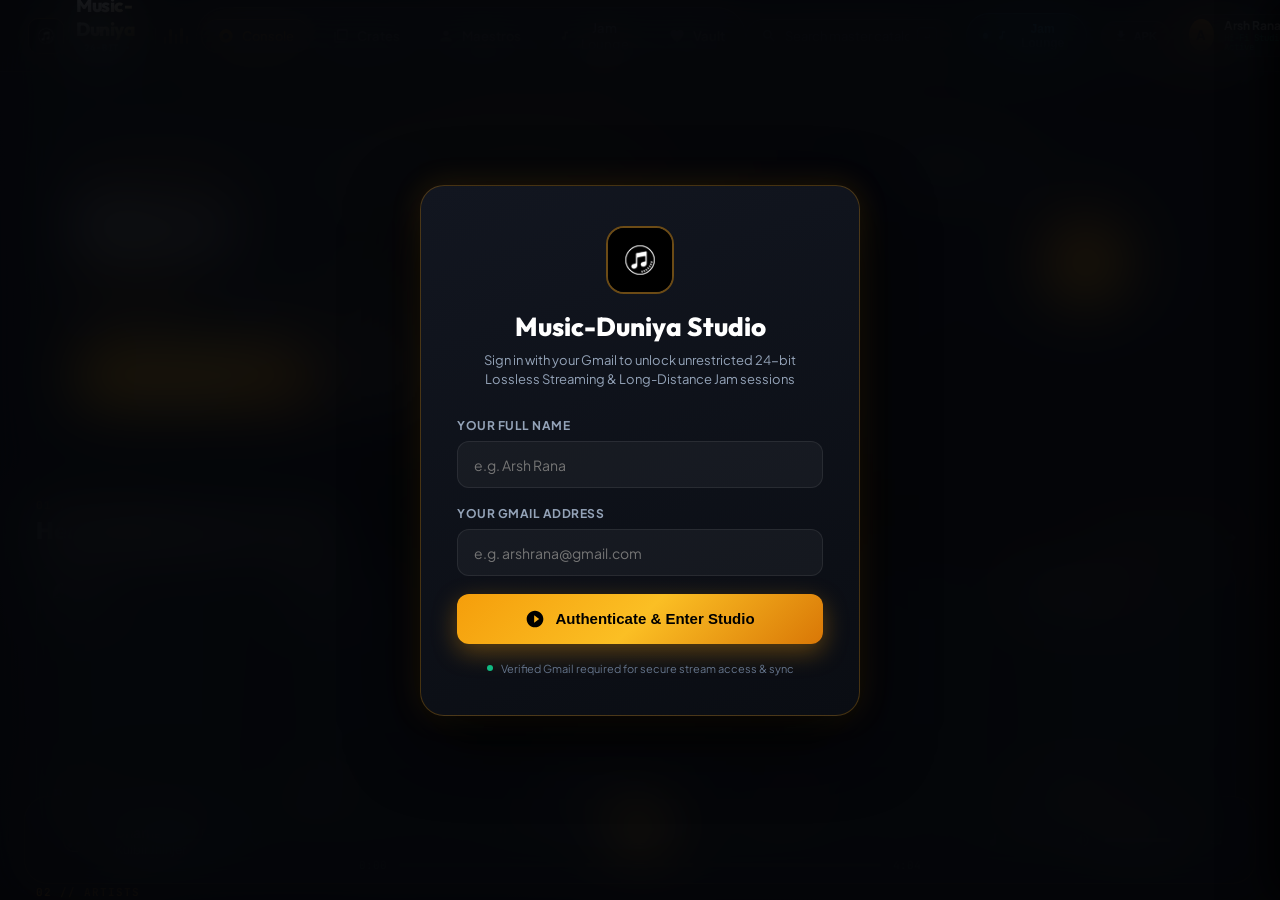
==== android_app/assets/index.html @ d8330b09 "feat: Initial release of Music-Duniya - Haute Hi-Fi Studio & Lossless Audio Platform" ====
<!DOCTYPE html>
<html lang="en">
<head>
  <meta charset="UTF-8">
  <meta name="viewport" content="width=device-width, initial-scale=1.0, maximum-scale=1.0, user-scalable=no">
  <title>Music-Duniya — Haute Hi-Fi Studio & Lossless Audio</title>
  <link rel="icon" type="image/png" href="logo.png">
  <link rel="preconnect" href="https://fonts.googleapis.com">
  <link rel="preconnect" href="https://fonts.gstatic.com" crossorigin>
  <link href="https://fonts.googleapis.com/css2?family=Outfit:wght@400;500;600;700;800;900&family=Plus+Jakarta+Sans:wght@400;500;600;700;800&family=JetBrains+Mono:wght@400;500;700&display=swap" rel="stylesheet">
  <link rel="stylesheet" href="style.css">
</head>
<body>
  <div id="app" class="app-container">

    <!-- MANDATORY USER LOGIN & GMAIL AUTH CARD -->
    <div class="auth-modal-overlay" id="auth-modal-overlay">
      <div class="auth-card" id="auth-card">
        <button class="auth-close-btn" id="btn-close-auth" style="display:none;">✕</button>
        <div class="auth-header">
          <div class="auth-emblem">
            <img src="logo.png" class="auth-logo" alt="Music-Duniya">
            <span class="auth-emblem-ring"></span>
          </div>
          <h2>Music-Duniya Studio</h2>
          <p class="auth-subtitle">Sign in with your Gmail to unlock unrestricted 24-bit Lossless Streaming &amp; Long-Distance Jam sessions</p>
        </div>
        <form class="auth-form" id="auth-form" onsubmit="return false;">
          <div class="auth-field">
            <label for="auth-name">Your Full Name</label>
            <div class="input-glow-box">
              <input type="text" id="auth-name" placeholder="e.g. Arsh Rana" autocomplete="name" required>
            </div>
          </div>
          <div class="auth-field">
            <label for="auth-email">Your Gmail Address</label>
            <div class="input-glow-box">
              <input type="email" id="auth-email" placeholder="e.g. arshrana@gmail.com" autocomplete="email" required>
            </div>
          </div>
          <div class="auth-actions">
            <button class="btn-primary auth-submit-btn" id="btn-auth-submit">
              <svg viewBox="0 0 24 24" class="auth-btn-icon"><path fill="currentColor" d="M12 2C6.48 2 2 6.48 2 12s4.48 10 10 10 10-4.48 10-10S17.52 2 12 2zm-1 14.5v-9l6 4.5-6 4.5z"/></svg>
              <span>Authenticate &amp; Enter Studio</span>
            </button>
          </div>
          <div class="auth-footer-badge">
            <span class="auth-badge-dot"></span>
            <span>Verified Gmail required for secure stream access &amp; sync</span>
          </div>
        </form>
      </div>
    </div>

    <!-- STUDIO COMMAND HEADER (DESKTOP & TABLET) -->
    <header class="studio-header" id="top-bar">
      <!-- Left: Brand Emblem & Live Telemetry -->
      <div class="studio-brand-cluster">
        <div class="studio-logo-wrap" data-action="view" data-view="home">
          <img src="logo.png" class="brand-logo-img" alt="Music-Duniya">
          <div class="brand-text-block">
            <div class="brand-title">Music-Duniya</div>
            <div class="brand-spec">
              <span class="brand-live-pulse"></span>
              <span class="brand-quality-label">24-BIT • 96kHz HI-RES</span>
            </div>
          </div>
        </div>

        <!-- Frequency Spectrum Wave Bars -->
        <div class="header-spectrum-viz" id="header-spectrum" title="Studio Signal Active">
          <span class="spec-bar b1"></span>
          <span class="spec-bar b2"></span>
          <span class="spec-bar b3"></span>
          <span class="spec-bar b4"></span>
          <span class="spec-bar b5"></span>
        </div>
      </div>

      <!-- Center: Studio Deck Navigation Switcher -->
      <nav class="studio-deck-nav">
        <button class="deck-tab active nav-item" data-view="home" title="Master Turntable & Soundstage">
          <svg viewBox="0 0 24 24" class="tab-icon"><path d="M12 2C6.48 2 2 6.48 2 12s4.48 10 10 10 10-4.48 10-10S17.52 2 12 2zm0 14.5c-2.49 0-4.5-2.01-4.5-4.5S9.51 7.5 12 7.5s4.5 2.01 4.5 4.5-2.01 4.5-4.5 4.5zm0-5.5c-.55 0-1 .45-1 1s.45 1 1 1 1-.45 1-1-.45-1-1-1z"/></svg>
          <span>Console</span>
        </button>

        <button class="deck-tab nav-item" data-view="library" title="Curated Master Crates & Playlists">
          <svg viewBox="0 0 24 24" class="tab-icon"><path d="M4 6H2v14c0 1.1.9 2 2 2h14v-2H4V6zm16-4H8c-1.1 0-2 .9-2 2v12c0 1.1.9 2 2 2h12c1.1 0 2-.9 2-2V4c0-1.1-.9-2-2-2zm0 14H8V4h12v12z"/></svg>
          <span>Crates</span>
        </button>

        <button class="deck-tab nav-item" data-view="artists" title="Verified Punjabi & Global Maestros">
          <svg viewBox="0 0 24 24" class="tab-icon"><path d="M12 12c2.21 0 4-1.79 4-4s-1.79-4-4-4-4 1.79-4 4 1.79 4 4 4zm0 2c-2.67 0-8 1.34-8 4v2h16v-2c0-2.66-5.33-4-8-4z"/></svg>
          <span>Maestros</span>
        </button>

        <button class="deck-tab nav-item" data-view="jam" title="Real-Time Listen Together Room">
          <svg viewBox="0 0 24 24" class="tab-icon"><path d="M12 3v9.28c-.47-.17-.97-.28-1.5-.28C8.01 12 6 14.01 6 16.5S8.01 21 10.5 21c2.31 0 4.2-1.75 4.45-4H15V6h4V3h-7z"/></svg>
          <span>Jam Lounge</span>
        </button>

        <button class="deck-tab nav-item" data-view="liked" title="Your Liked Vault">
          <svg viewBox="0 0 24 24" class="tab-icon"><path d="M12 21.35l-1.45-1.32C5.4 15.36 2 12.28 2 8.5 2 5.42 4.42 3 7.5 3c1.74 0 3.41.81 4.5 2.09C13.09 3.81 14.76 3 16.5 3 19.58 3 22 5.42 22 8.5c0 3.78-3.4 6.86-8.55 11.54L12 21.35z"/></svg>
          <span>Vault</span>
        </button>
      </nav>

      <!-- Right: Search Bar & Utility Deck -->
      <div class="studio-utility-cluster">
        <!-- Floating Command Search -->
        <div class="studio-search-wrap" id="top-search-container">
          <svg viewBox="0 0 24 24" class="search-lens-icon"><path d="M15.5 14h-.79l-.28-.27C15.41 12.59 16 11.11 16 9.5 16 5.91 13.09 3 9.5 3S3 5.91 3 9.5 5.91 16 9.5 16c1.61 0 3.09-.59 4.23-1.57l.27.28v.79l5 4.99L20.49 19l-4.99-5zm-6 0C7.01 14 5 11.99 5 9.5S7.01 5 9.5 5 14 7.01 14 9.5 11.99 14 9.5 14z"/></svg>
          <input type="text" id="search-input" placeholder="Search master catalog..." autocomplete="off" spellcheck="false">
          <kbd class="search-key-badge" title="Press Enter to search">↵</kbd>
          <button class="clear-search-btn" id="btn-clear-search" style="display:none;" title="Clear search">✕</button>
        </div>

        <!-- Navigation History Arrows (Hidden but functional for ID hooks) -->
        <div style="display:none;">
          <button id="btn-nav-back"></button>
          <button id="btn-nav-forward"></button>
          <button id="btn-create-playlist"></button>
          <div id="user-playlists-container"></div>
          <span id="liked-count">0</span>
          <span id="cached-count">0</span>
        </div>

        <!-- Jam Beacon Trigger -->
        <button class="jam-beacon-btn" id="btn-top-jam" title="Start or Join a Synced Jam Session">
          <span class="beacon-pulse"></span>
          <svg viewBox="0 0 24 24" class="beacon-icon"><path d="M12 3v9.28c-.47-.17-.97-.28-1.5-.28C8.01 12 6 14.01 6 16.5S8.01 21 10.5 21c2.31 0 4.2-1.75 4.45-4H15V6h4V3h-7z"/></svg>
          <span class="beacon-label">Jam Lounge</span>
        </button>

        <!-- APK Download Button -->
        <button class="apk-chip-btn" id="btn-install-app" title="Download Android APK">
          <svg viewBox="0 0 24 24" class="chip-icon"><path d="M19 9h-4V3H9v6H5l7 7 7-7zM5 18v2h14v-2H5z"/></svg>
          <span>APK</span>
        </button>

        <!-- User Profile Avatar Pill -->
        <div class="user-profile-capsule" id="btn-desktop-profile" title="Studio Account &amp; Settings">
          <div class="user-avatar-disc" id="btn-open-profile-drawer">
            <span id="p-avatar-letter">A</span>
          </div>
          <div class="user-meta-col">
            <span class="user-meta-name" id="p-user-name">Arsh Rana</span>
            <span class="user-meta-status">Hi-Fi Studio Active</span>
          </div>
        </div>
      </div>
    </header>

    <!-- MOBILE STUDIO TOP BAR -->
    <header class="mobile-studio-header" id="mobile-top-header">
      <div class="m-header-upper">
        <div class="m-user-avatar-wrap" id="btn-m-profile-drawer">
          <span class="m-avatar-glyph">A</span>
          <span class="m-online-bead"></span>
        </div>

        <div class="m-header-brand" data-action="view" data-view="home">
          <img src="logo.png" class="brand-logo-img" alt="Logo">
          <div class="m-brand-meta">
            <span class="m-header-title" id="m-header-title">Music-Duniya</span>
            <span class="m-header-subtag">24-BIT • LOSSLESS HI-FI</span>
          </div>
        </div>

        <div class="m-header-controls">
          <button class="m-round-btn" id="btn-m-search-top" title="Search">
            <svg viewBox="0 0 24 24"><path d="M15.5 14h-.79l-.28-.27C15.41 12.59 16 11.11 16 9.5 16 5.91 13.09 3 9.5 3S3 5.91 3 9.5 5.91 16 9.5 16c1.61 0 3.09-.59 4.23-1.57l.27.28v.79l5 4.99L20.49 19l-4.99-5zm-6 0C7.01 14 5 11.99 5 9.5S7.01 5 9.5 5 14 7.01 14 9.5 11.99 14 9.5 14z"/></svg>
          </button>
          <button class="m-round-btn" id="btn-m-create-top" title="Jam Room">
            <svg viewBox="0 0 24 24"><path d="M12 3v9.28c-.47-.17-.97-.28-1.5-.28C8.01 12 6 14.01 6 16.5S8.01 21 10.5 21c2.31 0 4.2-1.75 4.45-4H15V6h4V3h-7z"/></svg>
          </button>
        </div>
      </div>

      <!-- Mobile Horizontal Deck Switcher -->
      <div class="m-deck-pills" id="m-filter-pills">
        <button class="m-deck-chip active" data-pill="all">✦ Console</button>
        <button class="m-deck-chip" data-pill="music">◈ Crates</button>
        <button class="m-deck-chip" data-pill="podcasts">◉ Maestros</button>
        <button class="m-deck-chip" data-pill="audiobooks">☊ Jam Room</button>
      </div>
    </header>

    <!-- MAIN SOUNDSTAGE CONTENT VIEWPORT -->
    <main class="studio-viewport" id="content-view">
      <div id="view-container" class="view-container"></div>
    </main>

    <!-- RIGHT STUDIO INSPECTOR / QUEUE DRAWER -->
    <aside class="right-drawer" id="right-drawer">
      <div class="drawer-header">
        <div class="drawer-title-box">
          <span class="drawer-spec-tag">STUDIO QUEUE</span>
          <h3 id="drawer-title">Upcoming Tracks</h3>
        </div>
        <button class="icon-btn" id="btn-close-drawer" title="Close Drawer">
          <svg viewBox="0 0 24 24" class="icon"><path d="M19 6.41L17.59 5 12 10.59 6.41 5 5 6.41 10.59 12 5 17.59 6.41 19 12 13.41 17.59 19 19 17.59 13.41 12z"/></svg>
        </button>
      </div>
      <div class="drawer-content" id="drawer-content"></div>
    </aside>

    <!-- FLOATING MASTER AUDIO CONSOLE (BOTTOM PLAYER DOCK) -->
    <footer class="master-console" id="player-bar">
      <!-- Left: Track Display & Micro Vinyl -->
      <div class="console-left">
        <div class="console-vinyl-sleeve" id="player-art-trigger" title="Expand Fullscreen Studio Deck">
          <div class="mini-vinyl-disc" id="console-mini-vinyl">
            <span class="mini-spindle-hole"></span>
          </div>
          <img src="logo.png" alt="Current Track" id="player-cover-art" class="console-album-jacket">
        </div>

        <div class="console-metadata">
          <div class="console-track-title-row">
            <span class="console-title" id="player-title">Select a Master Tape</span>
            <span class="lossless-pill" id="console-lossless-pill">320K FLAC</span>
          </div>
          <div class="console-artist" id="player-artist">Music-Duniya Soundstage</div>
        </div>

        <button class="like-btn" id="player-like-btn" title="Add to Vault">
          <svg viewBox="0 0 24 24" class="icon heart-outline"><path d="M16.5 3c-1.74 0-3.41.81-4.5 2.09C10.91 3.81 9.24 3 7.5 3 4.42 3 2 5.42 2 8.5c0 3.78 3.4 6.86 8.55 11.54L12 21.35l1.45-1.32C18.6 15.36 22 12.28 22 8.5 22 5.42 19.58 3 16.5 3zm-4.4 15.55l-.1.1-.1-.1C7.14 14.24 4 11.39 4 8.5 4 6.5 5.5 5 7.5 5c1.54 0 3.04.99 3.57 2.36h1.87C13.46 5.99 14.96 5 16.5 5c2 0 3.5 1.5 3.5 3.5 0 2.89-3.14 5.74-7.9 10.05z"/></svg>
          <svg viewBox="0 0 24 24" class="icon heart-filled" style="display:none;"><path fill="#f59e0b" d="M12 21.35l-1.45-1.32C5.4 15.36 2 12.28 2 8.5 2 5.42 4.42 3 7.5 3c1.74 0 3.41.81 4.5 2.09C13.09 3.81 14.76 3 16.5 3 19.58 3 22 5.42 22 8.5c0 3.78-3.4 6.86-8.55 11.54L12 21.35z"/></svg>
        </button>
      </div>

      <!-- Center: Tactile Audio Controls & Waveform Scrubber -->
      <div class="console-center">
        <div class="console-transport-deck">
          <!-- Left VU Indicator -->
          <div class="vu-meter left-vu">
            <span class="vu-bar v1"></span>
            <span class="vu-bar v2"></span>
            <span class="vu-bar v3"></span>
          </div>

          <!-- Shuffle Toggle -->
          <button class="transport-btn" id="btn-shuffle" title="Shuffle Crates (S)">
            <svg viewBox="0 0 24 24" class="icon"><path d="M10.59 9.17L5.41 4 4 5.41l5.17 5.17 1.42-1.41zM14.5 4l2.04 2.04L4 18.59 5.41 20 17.96 7.46 20 9.5V4h-5.5zm.33 9.41l-1.41 1.41 3.13 3.13L14.5 20H20v-5.5l-2.04 2.04-3.13-3.13z"/></svg>
            <span class="active-dot"></span>
          </button>

          <!-- Prev Track -->
          <button class="transport-btn" id="btn-prev" title="Previous Master (P)">
            <svg viewBox="0 0 24 24" class="icon"><path d="M6 6h2v12H6zm3.5 6l8.5 6V6z"/></svg>
          </button>

          <!-- Knurled Play/Pause Master Switch -->
          <button class="master-play-switch" id="btn-play-pause" title="Play / Pause Master (Space)">
            <span class="switch-glow"></span>
            <svg viewBox="0 0 24 24" class="play-icon"><path d="M8 5v14l11-7z"/></svg>
            <svg viewBox="0 0 24 24" class="pause-icon" style="display:none;"><path d="M6 19h4V5H6v14zm8-14v14h4V5h-4z"/></svg>
          </button>

          <!-- Next Track -->
          <button class="transport-btn" id="btn-next" title="Next Master (N)">
            <svg viewBox="0 0 24 24" class="icon"><path d="M6 18l8.5-6L6 6v12zM16 6v12h2V6h-2z"/></svg>
          </button>

          <!-- Repeat Toggle -->
          <button class="transport-btn" id="btn-repeat" title="Repeat Mode (R)">
            <svg viewBox="0 0 24 24" class="icon"><path d="M7 7h10v3l4-4-4-4v3H5v6h2V7zm10 10H7v-3l-4 4 4 4v-3h12v-6h-2v4z"/></svg>
            <span class="active-dot"></span>
          </button>

          <!-- Right VU Indicator -->
          <div class="vu-meter right-vu">
            <span class="vu-bar v3"></span>
            <span class="vu-bar v2"></span>
            <span class="vu-bar v1"></span>
          </div>

          <!-- Hidden hook button for mobile connect compatibility -->
          <button style="display:none;" id="btn-m-connect"></button>
        </div>

        <!-- Precision Waveform Scrubber Deck -->
        <div class="console-timeline-row">
          <span class="time-readout mono" id="current-time">0:00</span>
          <div class="seek-bar-wrap" id="seek-bar-wrap">
            <div class="seek-track-bg"></div>
            <div class="seek-bar-fill" id="seek-bar-fill"></div>
            <div class="seek-bar-handle" id="seek-bar-handle"></div>
          </div>
          <span class="time-readout mono" id="total-duration">0:00</span>
        </div>
      </div>

      <!-- Right: Studio Telemetry & Output Controls -->
      <div class="console-right">
        <!-- Jam Room Live Button -->
        <button class="console-icon-btn" id="btn-jam-player" title="Long-Distance Jam Audio Sync">
          <svg viewBox="0 0 24 24" class="icon"><path d="M12 3v9.28c-.47-.17-.97-.28-1.5-.28C8.01 12 6 14.01 6 16.5S8.01 21 10.5 21c2.31 0 4.2-1.75 4.45-4H15V6h4V3h-7z"/></svg>
        </button>

        <!-- Queue Inspector Toggle -->
        <button class="console-icon-btn" id="btn-queue-toggle" title="View Studio Queue">
          <svg viewBox="0 0 24 24" class="icon"><path d="M15 6H3v2h12V6zm0 4H3v2h12v-2zM3 16h8v-2H3v2zM17 6v8.18c-.31-.11-.65-.18-1-.18-1.66 0-3 1.34-3 3s1.34 3 3 3 3-1.34 3-3V8h3V6h-5z"/></svg>
        </button>

        <!-- Volume Knob & Fader -->
        <div class="volume-cluster">
          <button class="console-icon-btn" id="btn-mute" title="Mute / Unmute">
            <svg viewBox="0 0 24 24" class="icon vol-high"><path d="M3 9v6h4l5 5V4L7 9H3zm13.5 3c0-1.77-1.02-3.29-2.5-4.03v8.05c1.48-.73 2.5-2.25 2.5-4.02zM14 3.23v2.06c2.89.86 5 3.54 5 6.71s-2.11 5.85-5 6.71v2.06c4.01-.91 7-4.49 7-8.77s-2.99-7.86-7-8.77z"/></svg>
            <svg viewBox="0 0 24 24" class="icon vol-muted" style="display:none;"><path d="M16.5 12c0-1.77-1.02-3.29-2.5-4.03v2.21l2.45 2.45c.03-.2.05-.41.05-.63zm2.5 0c0 .94-.2 1.82-.54 2.64l1.51 1.51C20.63 14.91 21 13.5 21 12c0-4.28-2.99-7.86-7-8.77v2.06c2.89.86 5 3.54 5 6.71zM4.27 3L3 4.27 7.73 9H3v6h4l5 5v-6.73l4.25 4.25c-.67.52-1.42.93-2.25 1.18v2.06c1.38-.31 2.63-.95 3.69-1.81L19.73 21 21 19.73l-9-9L4.27 3zM12 4L9.91 6.09 12 8.18V4z"/></svg>
          </button>
          <div class="volume-bar-wrap" id="volume-bar-wrap">
            <div class="volume-bar-fill" id="volume-bar-fill"></div>
            <div class="volume-bar-handle" id="volume-bar-handle"></div>
          </div>
        </div>

        <!-- Fullscreen Deck Toggle -->
        <button class="console-icon-btn" id="btn-fullscreen" title="Expand Studio Turntable Stage">
          <svg viewBox="0 0 24 24" class="icon"><path d="M7 14H5v5h5v-2H7v-3zm-2-4h2V7h3V5H5v5zm12 7h-3v2h5v-5h-2v3zM14 5v2h3v3h2V5h-5z"/></svg>
        </button>
      </div>

      <!-- Mobile Mini Progress Underlay -->
      <div class="m-mini-progress-underlay">
        <div class="m-mini-fill" id="m-mini-progress-fill"></div>
      </div>
    </footer>

    <!-- PROFILE & SETTINGS RIGHT DRAWER -->
    <div class="profile-drawer-overlay" id="profile-drawer-overlay">
      <div class="profile-drawer-card">
        <div class="p-card-header">
          <div class="p-header-title-row">
            <span class="p-studio-tag">STUDIO PROFILE</span>
            <button class="p-close-btn" id="btn-close-drawer">✕</button>
          </div>

          <div class="p-avatar-circle" id="p-avatar-box">
            <span id="p-avatar-letter">A</span>
            <div class="p-status-ring"></div>
          </div>

          <h3 class="p-user-name" id="p-user-name">Arsh Rana</h3>
          <p class="p-user-email" id="p-user-email">arshrana@gmail.com</p>

          <div class="p-plan-badge">
            <span class="p-gold-dot"></span>
            <span>Music-Duniya Master Studio Member</span>
          </div>
        </div>

        <div class="p-card-menu">
          <button class="p-menu-row" id="p-menu-settings">
            <div class="p-menu-left">
              <svg viewBox="0 0 24 24" class="p-icon"><path d="M19.14 12.94c.04-.3.06-.61.06-.94 0-.32-.02-.64-.07-.94l2.03-1.58c.18-.14.23-.41.12-.61l-1.92-3.32c-.12-.22-.37-.29-.59-.22l-2.39.96c-.5-.38-1.03-.7-1.62-.94l-.36-2.54c-.04-.24-.24-.41-.48-.41h-3.84c-.24 0-.43.17-.47.41l-.36 2.54c-.59.24-1.13.57-1.62.94l-2.39-.96c-.22-.08-.47 0-.59.22L2.74 8.87c-.12.21-.08.47.12.61l2.03 1.58c-.05.3-.09.63-.09.94s.02.64.07.94l-2.03 1.58c-.18.14-.23.41-.12.61l1.92 3.32c.12.22.37.29.59.22l2.39-.96c.5.38 1.03.7 1.62.94l.36 2.54c.05.24.24.41.48.41h3.84c.24 0 .44-.17.47-.41l.36-2.54c.59-.24 1.13-.56 1.62-.94l2.39.96c.22.08.47 0 .59-.22l1.92-3.32c.12-.22.07-.47-.12-.61l-2.01-1.58zM12 15.6c-1.98 0-3.6-1.62-3.6-3.6s1.62-3.6 3.6-3.6 3.6 1.62 3.6 3.6-1.62 3.6-3.6 3.6z"/></svg>
              <span>Audio Fidelity &amp; System Settings</span>
            </div>
            <span class="p-chevron">›</span>
          </button>

          <button class="p-menu-row" id="p-menu-updates">
            <div class="p-menu-left">
              <svg viewBox="0 0 24 24" class="p-icon"><path d="M12 2C6.48 2 2 6.48 2 12s4.48 10 10 10 10-4.48 10-10S17.52 2 12 2zm1 15h-2v-2h2v2zm0-4h-2V7h2v6z"/></svg>
              <span>Software Releases &amp; OTA Updates</span>
            </div>
            <span class="p-badge-version">v2.0 Hi-Fi</span>
          </button>

          <button class="p-menu-row sign-out-row" id="p-menu-signout">
            <div class="p-menu-left">
              <svg viewBox="0 0 24 24" class="p-icon"><path d="M17 7l-1.41 1.41L18.17 11H8v2h10.17l-2.58 2.58L17 17l5-5zM4 5h8V3H4c-1.1 0-2 .9-2 2v14c0 1.1.9 2 2 2h8v-2H4V5z"/></svg>
              <span>Sign Out of Account</span>
            </div>
          </button>
        </div>
      </div>
    </div>

    <!-- AUDIO FIDELITY & SETTINGS MODAL -->
    <div class="settings-modal-overlay" id="settings-modal-overlay">
      <div class="settings-modal" id="settings-modal">
        <div class="settings-header">
          <div class="settings-title-cluster">
            <span class="settings-studio-tag">SYSTEM TELEMETRY</span>
            <h3>Studio Settings</h3>
          </div>
          <button class="settings-close-btn" id="btn-close-settings">✕</button>
        </div>

        <div class="settings-body">
          <!-- Audio Fidelity -->
          <div class="settings-section">
            <div class="settings-section-title">Master Audio Engine</div>
            <div class="settings-row">
              <div>
                <div class="s-label">Stream Fidelity</div>
                <div class="s-desc">Ultra Lossless 320kbps MP3 / AAC / FLAC stream resolution</div>
              </div>
              <span class="badge-active">Lossless ✦</span>
            </div>
          </div>

          <!-- Jam Sync -->
          <div class="settings-section">
            <div class="settings-section-title">Long-Distance Jam Audio</div>
            <div class="settings-row">
              <div>
                <div class="s-label">Zero-Latency Sync Channel</div>
                <div class="s-desc">Synchronized playback relay via BroadcastChannel &amp; Cloud</div>
              </div>
              <button class="btn-secondary" id="btn-settings-jam">Open Jam</button>
            </div>
          </div>

          <!-- Version & Update -->
          <div class="settings-section">
            <div class="settings-section-title">Application Updates</div>
            <div class="settings-row">
              <div>
                <div class="s-label">Installed Version</div>
                <div class="s-desc" id="s-app-version">v2.0.0 (Haute Hi-Fi Edition)</div>
              </div>
              <button class="btn-check-update" id="btn-check-update">Check For Updates</button>
            </div>
            <div id="update-status-box" class="update-status-box" style="display:none;"></div>
          </div>
        </div>
      </div>
    </div>

    <!-- LONG-DISTANCE JAM MODAL -->
    <div class="jam-modal-overlay" id="jam-modal-overlay">
      <div class="jam-modal" id="jam-modal">
        <div class="jam-header">
          <div class="jam-title-box">
            <span class="jam-live-dot"></span>
            <h3>Long-Distance Jam Lounge</h3>
          </div>
          <button class="jam-close-btn" id="btn-close-jam">✕</button>
        </div>

        <div class="jam-body">
          <p class="jam-desc">Listen synchronously with your friends anywhere on earth. The host rotates master tapes and scrubs the track; all connected listeners hear the exact same sound in real-time.</p>

          <div class="jam-tab-bar">
            <button class="jam-tab active" id="tab-jam-create">Host New Jam</button>
            <button class="jam-tab" id="tab-jam-join">Join A Room</button>
          </div>

          <!-- Host View -->
          <div id="jam-host-panel" class="jam-panel">
            <div class="jam-code-box">
              <div class="jam-code-label">ACTIVE ROOM CODE</div>
              <div class="jam-code-val mono" id="jam-room-code">DUNIYA-8421</div>
              <button class="btn-copy-code" id="btn-copy-jam-code">Copy Invite Link</button>
            </div>
            <p class="jam-hint">Share this code with a listener. Their player locks into your master stream instantly.</p>
          </div>

          <!-- Join View -->
          <div id="jam-join-panel" class="jam-panel" style="display:none;">
            <input type="text" class="jam-join-input mono" id="input-jam-join" placeholder="e.g. DUNIYA-8421">
            <button class="btn-join-jam" id="btn-submit-jam-join">Connect &amp; Lock Into Stream</button>
          </div>

          <!-- Active Room Banner -->
          <div id="jam-active-banner" class="jam-active-banner" style="display:none;">
            <span class="live-dot"></span>
            <span id="jam-active-text">Connected to Jam with Arsh Rana</span>
            <button class="btn-leave-jam" id="btn-leave-jam">Disconnect</button>
          </div>
        </div>
      </div>
    </div>

    <!-- TOAST NOTIFICATION -->
    <div id="toast" class="toast">Music-Duniya Telemetry</div>

    <!-- GRAND FULLSCREEN TURNTABLE STAGE MODAL -->
    <div id="fullscreen-overlay" class="fullscreen-overlay">
      <button class="close-fs-btn" id="btn-close-fs" title="Exit Stage">
        <svg viewBox="0 0 24 24" class="icon"><path d="M19 6.41L17.59 5 12 10.59 6.41 5 5 6.41 10.59 12 5 17.59 6.41 19 12 13.41 17.59 19 19 17.59 13.41 12z"/></svg>
      </button>

      <div class="fs-stage-container">
        <!-- Turntable Deck in Fullscreen -->
        <div class="fs-turntable-deck">
          <div class="fs-vinyl-record" id="fs-vinyl">
            <div class="fs-groove-rings"></div>
            <img src="" id="fs-cover" class="fs-label-art" alt="Art">
            <div class="fs-center-spindle"></div>
          </div>
        </div>

        <div class="fs-meta-deck">
          <span class="fs-badge">24-BIT • 96kHz LOSSLESS MASTER</span>
          <h1 class="fs-title" id="fs-title">Select a Track</h1>
          <h2 class="fs-artist" id="fs-artist">Music-Duniya Master Studio</h2>
        </div>
      </div>
    </div>

    <!-- NATIVE AUDIO ENGINE -->
    <audio id="audio-engine" preload="auto"></audio>
  </div>

  <script src="app.js"></script>
</body>
</html>
---- android_app/assets/style.css ----
/* =====================================================================
   MUSIC-DUNIYA — HAUTE HI-FI STUDIO MASTER DESIGN SYSTEM
   Bespoke Modernist Audio Console & Turntable Soundstage
   Zero Spotify / Zero AI-Slop / Pure Precision Craft
   ===================================================================== */

:root {
  /* Depth & Materials */
  --bg-deep-void: #050608;
  --bg-carbon: #090b0f;
  --bg-deck-plate: #0e1218;
  --bg-deck-elevated: #151a24;
  --bg-glass-card: linear-gradient(155deg, rgba(255, 255, 255, 0.04) 0%, rgba(255, 255, 255, 0.01) 100%);
  --bg-glass-card-hover: linear-gradient(155deg, rgba(245, 158, 11, 0.08) 0%, rgba(255, 255, 255, 0.02) 100%);

  /* Typography Colors */
  --text-platinum: #f8fafc;
  --text-subtle: #94a3b8;
  --text-dim: #64748b;
  --text-gold: #fbbf24;

  /* Hallmark Accents: Warm Amber Gold + Studio Sapphire */
  --accent-amber: #f59e0b;
  --accent-amber-glow: rgba(245, 158, 11, 0.35);
  --accent-amber-light: #fbbf24;
  --accent-amber-dark: #b45309;
  --accent-gold-gradient: linear-gradient(135deg, #f59e0b 0%, #fbbf24 50%, #d97706 100%);
  --accent-sapphire: #38bdf8;
  --accent-sapphire-dim: rgba(56, 189, 248, 0.14);
  --accent-lossless: #10b981;

  /* Structural Hairlines & Borders */
  --border-hairline: rgba(255, 255, 255, 0.08);
  --border-glass: rgba(255, 255, 255, 0.14);
  --border-amber-subtle: rgba(245, 158, 11, 0.25);

  /* Audio Slider & Scrubber */
  --slider-bg: rgba(255, 255, 255, 0.09);
  --slider-fill: #f59e0b;
  --slider-handle: #fbbf24;

  /* Sizing Constants */
  --header-height: 72px;
  --console-height: 88px;
  --radius-capsule: 9999px;
  --radius-card: 16px;
  --radius-deck: 24px;
}

/* Base Reset & Typography */
* {
  box-sizing: border-box;
  margin: 0;
  padding: 0;
}

body {
  font-family: 'Plus Jakarta Sans', -apple-system, BlinkMacSystemFont, "Segoe UI", Roboto, sans-serif;
  background-color: var(--bg-deep-void);
  background-image:
    radial-gradient(circle at 50% -10%, rgba(245, 158, 11, 0.08) 0%, transparent 60%),
    radial-gradient(circle at 10% 30%, rgba(56, 189, 248, 0.05) 0%, transparent 50%),
    radial-gradient(circle at 90% 70%, rgba(217, 119, 6, 0.06) 0%, transparent 55%),
    linear-gradient(180deg, #07080b 0%, #050608 100%);
  background-attachment: fixed;
  color: var(--text-platinum);
  height: 100vh;
  overflow: hidden;
  user-select: none;
  -webkit-font-smoothing: antialiased;
}

.mono {
  font-family: 'JetBrains Mono', monospace;
  font-feature-settings: "tnum";
  font-variant-numeric: tabular-nums;
}

/* Master App Layout Container */
.app-container {
  display: flex;
  flex-direction: column;
  height: 100vh;
  width: 100vw;
  overflow: hidden;
  position: relative;
}

/* =====================================================================
   1. STUDIO COMMAND HEADER (DESKTOP)
   ===================================================================== */
.studio-header {
  height: var(--header-height);
  display: flex;
  align-items: center;
  justify-content: space-between;
  padding: 0 28px;
  background: rgba(10, 12, 16, 0.85);
  backdrop-filter: blur(24px) saturate(160%);
  border-bottom: 1px solid var(--border-hairline);
  z-index: 100;
  position: relative;
  flex-shrink: 0;
}

/* Brand Cluster */
.studio-brand-cluster {
  display: flex;
  align-items: center;
  gap: 20px;
}

.studio-logo-wrap {
  display: flex;
  align-items: center;
  gap: 12px;
  cursor: pointer;
  text-decoration: none;
}

.brand-logo-img {
  width: 36px;
  height: 36px;
  border-radius: 10px;
  object-fit: cover;
  box-shadow: 0 4px 16px rgba(245, 158, 11, 0.25);
  border: 1px solid rgba(245, 158, 11, 0.3);
}

.brand-text-block {
  display: flex;
  flex-direction: column;
}

.brand-title {
  font-family: 'Outfit', sans-serif;
  font-size: 19px;
  font-weight: 800;
  letter-spacing: -0.4px;
  background: linear-gradient(135deg, #ffffff 40%, #fbbf24 100%);
  -webkit-background-clip: text;
  -webkit-text-fill-color: transparent;
}

.brand-spec {
  display: flex;
  align-items: center;
  gap: 6px;
  margin-top: 1px;
}

.brand-live-pulse {
  width: 6px;
  height: 6px;
  border-radius: 50%;
  background: var(--accent-amber);
  box-shadow: 0 0 8px var(--accent-amber);
  animation: pulse-dot 2s infinite ease-in-out;
}

@keyframes pulse-dot {
  0%, 100% { opacity: 0.4; transform: scale(0.9); }
  50% { opacity: 1; transform: scale(1.15); }
}

.brand-quality-label {
  font-family: 'JetBrains Mono', monospace;
  font-size: 9px;
  font-weight: 700;
  letter-spacing: 0.8px;
  color: var(--accent-sapphire);
}

/* Animated Header Frequency Spectrum */
.header-spectrum-viz {
  display: flex;
  align-items: flex-end;
  gap: 3px;
  height: 16px;
  padding: 0 8px;
  border-left: 1px solid var(--border-hairline);
}

.spec-bar {
  width: 2.5px;
  background: var(--accent-amber);
  border-radius: 2px;
  opacity: 0.75;
  animation: wave-bar 1.2s infinite ease-in-out alternate;
}

.spec-bar.b1 { height: 40%; animation-delay: 0.1s; }
.spec-bar.b2 { height: 90%; animation-delay: 0.3s; }
.spec-bar.b3 { height: 60%; animation-delay: 0.5s; }
.spec-bar.b4 { height: 100%; animation-delay: 0.2s; }
.spec-bar.b5 { height: 50%; animation-delay: 0.4s; }

@keyframes wave-bar {
  0% { transform: scaleY(0.3); opacity: 0.4; }
  100% { transform: scaleY(1); opacity: 1; }
}

/* Center Studio Deck Navigation */
.studio-deck-nav {
  display: flex;
  align-items: center;
  gap: 6px;
  background: rgba(255, 255, 255, 0.04);
  border: 1px solid var(--border-hairline);
  padding: 4px;
  border-radius: var(--radius-capsule);
}

.deck-tab {
  display: flex;
  align-items: center;
  gap: 8px;
  padding: 8px 16px;
  border-radius: var(--radius-capsule);
  background: transparent;
  border: none;
  color: var(--text-subtle);
  font-family: 'Plus Jakarta Sans', sans-serif;
  font-size: 13px;
  font-weight: 600;
  cursor: pointer;
  transition: all 0.2s cubic-bezier(0.16, 1, 0.3, 1);
  text-decoration: none;
}

.deck-tab .tab-icon {
  width: 16px;
  height: 16px;
  fill: currentColor;
  opacity: 0.8;
}

.deck-tab:hover {
  color: var(--text-platinum);
  background: rgba(255, 255, 255, 0.06);
}

.deck-tab.active {
  background: var(--bg-deck-elevated);
  color: var(--accent-amber);
  border: 1px solid var(--border-amber-subtle);
  box-shadow: 0 4px 16px rgba(0, 0, 0, 0.4), 0 0 12px rgba(245, 158, 11, 0.15);
}

.deck-tab.active .tab-icon {
  fill: var(--accent-amber);
  opacity: 1;
}

/* Right Utility Cluster */
.studio-utility-cluster {
  display: flex;
  align-items: center;
  gap: 14px;
}

/* Floating Command Search */
.studio-search-wrap {
  display: flex;
  align-items: center;
  gap: 8px;
  background: rgba(255, 255, 255, 0.04);
  border: 1px solid var(--border-hairline);
  padding: 7px 14px;
  border-radius: var(--radius-capsule);
  width: 250px;
  transition: all 0.25s ease;
  position: relative;
}

.studio-search-wrap:focus-within {
  width: 300px;
  border-color: var(--accent-amber);
  background: rgba(14, 18, 24, 0.95);
  box-shadow: 0 0 16px rgba(245, 158, 11, 0.2);
}

.search-lens-icon {
  width: 16px;
  height: 16px;
  fill: var(--text-dim);
  flex-shrink: 0;
}

.studio-search-wrap input {
  background: transparent;
  border: none;
  outline: none;
  color: var(--text-platinum);
  font-size: 13px;
  font-family: inherit;
  width: 100%;
}

.studio-search-wrap input::placeholder {
  color: var(--text-dim);
}

.search-key-badge {
  font-family: 'JetBrains Mono', monospace;
  font-size: 10px;
  color: var(--text-dim);
  background: rgba(255, 255, 255, 0.06);
  padding: 1px 6px;
  border-radius: 4px;
  border: 1px solid var(--border-hairline);
}

.clear-search-btn {
  background: none;
  border: none;
  color: var(--text-dim);
  cursor: pointer;
  font-size: 12px;
  padding: 2px;
}

.clear-search-btn:hover {
  color: #fff;
}

/* Jam Beacon Button */
.jam-beacon-btn {
  display: flex;
  align-items: center;
  gap: 8px;
  padding: 8px 16px;
  border-radius: var(--radius-capsule);
  background: rgba(56, 189, 248, 0.08);
  border: 1px solid rgba(56, 189, 248, 0.25);
  color: var(--accent-sapphire);
  font-size: 12px;
  font-weight: 700;
  cursor: pointer;
  transition: all 0.2s ease;
}

.jam-beacon-btn:hover {
  background: rgba(56, 189, 248, 0.16);
  box-shadow: 0 0 16px rgba(56, 189, 248, 0.25);
}

.beacon-pulse {
  width: 6px;
  height: 6px;
  border-radius: 50%;
  background: var(--accent-sapphire);
  box-shadow: 0 0 8px var(--accent-sapphire);
  animation: pulse-dot 1.5s infinite;
}

.beacon-icon {
  width: 15px;
  height: 15px;
  fill: currentColor;
}

/* APK Chip Button */
.apk-chip-btn {
  display: flex;
  align-items: center;
  gap: 6px;
  padding: 7px 12px;
  border-radius: var(--radius-capsule);
  background: rgba(255, 255, 255, 0.05);
  border: 1px solid var(--border-hairline);
  color: var(--text-subtle);
  font-size: 11px;
  font-weight: 700;
  cursor: pointer;
  transition: all 0.2s ease;
}

.apk-chip-btn:hover {
  color: #fff;
  border-color: var(--border-glass);
}

.chip-icon {
  width: 14px;
  height: 14px;
  fill: currentColor;
}

/* User Profile Capsule */
.user-profile-capsule {
  display: flex;
  align-items: center;
  gap: 10px;
  padding: 4px 12px 4px 4px;
  border-radius: var(--radius-capsule);
  background: var(--bg-deck-plate);
  border: 1px solid var(--border-hairline);
  cursor: pointer;
  transition: all 0.2s ease;
}

.user-profile-capsule:hover {
  border-color: var(--border-amber-subtle);
  background: var(--bg-deck-elevated);
}

.user-avatar-disc {
  width: 32px;
  height: 32px;
  border-radius: 50%;
  background: linear-gradient(135deg, #d97706, #f59e0b);
  display: flex;
  align-items: center;
  justify-content: center;
  font-weight: 800;
  font-size: 13px;
  color: #000;
  box-shadow: 0 2px 8px rgba(0, 0, 0, 0.4);
}

.user-meta-col {
  display: flex;
  flex-direction: column;
}

.user-meta-name {
  font-size: 12px;
  font-weight: 700;
  color: var(--text-platinum);
  line-height: 1.2;
}

.user-meta-status {
  font-family: 'JetBrains Mono', monospace;
  font-size: 9px;
  color: var(--accent-lossless);
  line-height: 1;
}

/* =====================================================================
   2. MOBILE STUDIO TOP BAR
   ===================================================================== */
.mobile-studio-header {
  display: none;
  flex-direction: column;
  padding: 12px 16px 8px 16px;
  background: rgba(9, 11, 15, 0.94);
  backdrop-filter: blur(20px);
  border-bottom: 1px solid var(--border-hairline);
  position: relative;
  z-index: 95;
  flex-shrink: 0;
}

.m-header-upper {
  display: flex;
  align-items: center;
  justify-content: space-between;
}

.m-user-avatar-wrap {
  position: relative;
  width: 36px;
  height: 36px;
  border-radius: 50%;
  background: linear-gradient(135deg, #d97706, #f59e0b);
  display: flex;
  align-items: center;
  justify-content: center;
  font-weight: 800;
  font-size: 14px;
  color: #000;
  cursor: pointer;
}

.m-online-bead {
  position: absolute;
  bottom: 0;
  right: 0;
  width: 9px;
  height: 9px;
  border-radius: 50%;
  background: var(--accent-lossless);
  border: 2px solid #000;
}

.m-header-brand {
  display: flex;
  align-items: center;
  gap: 10px;
  cursor: pointer;
}

.m-header-brand .brand-logo-img {
  width: 32px;
  height: 32px;
}

.m-brand-meta {
  display: flex;
  flex-direction: column;
}

.m-header-title {
  font-family: 'Outfit', sans-serif;
  font-size: 17px;
  font-weight: 800;
  background: linear-gradient(135deg, #fff 40%, #fbbf24 100%);
  -webkit-background-clip: text;
  -webkit-text-fill-color: transparent;
}

.m-header-subtag {
  font-family: 'JetBrains Mono', monospace;
  font-size: 8.5px;
  font-weight: 700;
  letter-spacing: 0.6px;
  color: var(--accent-sapphire);
}

.m-header-controls {
  display: flex;
  align-items: center;
  gap: 8px;
}

.m-round-btn {
  width: 36px;
  height: 36px;
  border-radius: 50%;
  background: rgba(255, 255, 255, 0.05);
  border: 1px solid var(--border-hairline);
  display: flex;
  align-items: center;
  justify-content: center;
  color: var(--text-platinum);
  cursor: pointer;
}

.m-round-btn svg {
  width: 18px;
  height: 18px;
  fill: currentColor;
}

/* Mobile Deck Pills */
.m-deck-pills {
  display: flex;
  align-items: center;
  gap: 8px;
  overflow-x: auto;
  padding-top: 10px;
  scrollbar-width: none;
}

.m-deck-pills::-webkit-scrollbar {
  display: none;
}

.m-deck-chip {
  flex-shrink: 0;
  padding: 6px 14px;
  border-radius: var(--radius-capsule);
  background: rgba(255, 255, 255, 0.04);
  border: 1px solid var(--border-hairline);
  color: var(--text-subtle);
  font-size: 12px;
  font-weight: 600;
  cursor: pointer;
  white-space: nowrap;
}

.m-deck-chip.active {
  background: var(--bg-deck-elevated);
  color: var(--accent-amber);
  border-color: var(--border-amber-subtle);
  box-shadow: 0 0 10px rgba(245, 158, 11, 0.2);
}

/* =====================================================================
   3. MAIN SOUNDSTAGE CONTENT VIEWPORT
   ===================================================================== */
.studio-viewport {
  flex: 1;
  overflow-y: auto;
  overflow-x: hidden;
  padding: 32px 36px calc(var(--console-height) + 40px) 36px;
  scrollbar-gutter: stable;
  position: relative;
}

.studio-viewport::-webkit-scrollbar {
  width: 8px;
}

.studio-viewport::-webkit-scrollbar-track {
  background: transparent;
}

.studio-viewport::-webkit-scrollbar-thumb {
  background: rgba(255, 255, 255, 0.12);
  border-radius: 4px;
}

.studio-viewport::-webkit-scrollbar-thumb:hover {
  background: rgba(245, 158, 11, 0.4);
}

.view-container {
  max-width: 1440px;
  margin: 0 auto;
}

/* =====================================================================
   4. THE MASTER TURNTABLE & HERO SOUNDSTAGE
   ===================================================================== */
.master-soundstage-hero {
  position: relative;
  background: linear-gradient(135deg, rgba(20, 24, 34, 0.6) 0%, rgba(10, 12, 17, 0.8) 100%);
  border: 1px solid var(--border-hairline);
  border-radius: var(--radius-deck);
  padding: 36px 40px;
  margin-bottom: 40px;
  overflow: hidden;
  box-shadow: 0 20px 60px rgba(0, 0, 0, 0.6);
}

/* Ambient Backlight Halo */
.soundstage-halo {
  position: absolute;
  top: -100px;
  left: 20%;
  width: 500px;
  height: 500px;
  border-radius: 50%;
  background: radial-gradient(circle, rgba(245, 158, 11, 0.15) 0%, transparent 70%);
  filter: blur(60px);
  pointer-events: none;
}

.soundstage-layout {
  display: flex;
  align-items: center;
  justify-content: space-between;
  gap: 40px;
  position: relative;
  z-index: 2;
}

/* Left: Track Telemetry & Actions */
.stage-telemetry-col {
  flex: 1;
  max-width: 650px;
}

.stage-badge-row {
  display: flex;
  align-items: center;
  gap: 10px;
  margin-bottom: 14px;
}

.hi-res-master-badge {
  font-family: 'JetBrains Mono', monospace;
  font-size: 10px;
  font-weight: 700;
  letter-spacing: 1px;
  color: var(--accent-amber);
  background: rgba(245, 158, 11, 0.12);
  border: 1px solid rgba(245, 158, 11, 0.3);
  padding: 4px 10px;
  border-radius: var(--radius-capsule);
}

.stage-signal-rate {
  font-family: 'JetBrains Mono', monospace;
  font-size: 11px;
  color: var(--text-dim);
}

.stage-title {
  font-family: 'Outfit', sans-serif;
  font-size: clamp(28px, 4.5vw, 44px);
  font-weight: 900;
  letter-spacing: -0.8px;
  line-height: 1.1;
  color: #fff;
  margin-bottom: 8px;
  text-shadow: 0 2px 20px rgba(0, 0, 0, 0.5);
}

.stage-artist-name {
  font-size: clamp(16px, 2vw, 20px);
  font-weight: 600;
  color: var(--accent-amber-light);
  margin-bottom: 18px;
}

/* Equalizer Listening Mode Pills */
.stage-eq-cluster {
  display: flex;
  align-items: center;
  gap: 8px;
  margin-bottom: 24px;
  flex-wrap: wrap;
}

.eq-pill {
  font-family: 'JetBrains Mono', monospace;
  font-size: 11px;
  font-weight: 600;
  color: var(--text-subtle);
  background: rgba(255, 255, 255, 0.05);
  border: 1px solid var(--border-hairline);
  padding: 6px 12px;
  border-radius: var(--radius-capsule);
  cursor: pointer;
  transition: all 0.2s ease;
}

.eq-pill:hover {
  color: #fff;
  border-color: var(--border-glass);
}

.eq-pill.active {
  background: rgba(245, 158, 11, 0.15);
  color: var(--accent-amber);
  border-color: rgba(245, 158, 11, 0.4);
}

/* Action Controls on Soundstage */
.stage-actions-row {
  display: flex;
  align-items: center;
  gap: 16px;
}

.stage-master-play-btn {
  display: flex;
  align-items: center;
  gap: 10px;
  background: var(--accent-gold-gradient);
  color: #000;
  border: none;
  padding: 14px 28px;
  border-radius: var(--radius-capsule);
  font-size: 15px;
  font-weight: 800;
  cursor: pointer;
  box-shadow: 0 8px 24px rgba(245, 158, 11, 0.35);
  transition: all 0.25s cubic-bezier(0.16, 1, 0.3, 1);
}

.stage-master-play-btn:hover {
  transform: translateY(-2px);
  box-shadow: 0 12px 32px rgba(245, 158, 11, 0.5);
}

.stage-master-play-btn svg {
  width: 20px;
  height: 20px;
  fill: currentColor;
}

.stage-secondary-btn {
  display: flex;
  align-items: center;
  gap: 8px;
  background: rgba(255, 255, 255, 0.06);
  border: 1px solid var(--border-hairline);
  color: var(--text-platinum);
  padding: 13px 22px;
  border-radius: var(--radius-capsule);
  font-size: 14px;
  font-weight: 700;
  cursor: pointer;
  transition: all 0.2s ease;
}

.stage-secondary-btn:hover {
  background: rgba(255, 255, 255, 0.12);
  border-color: var(--border-glass);
}

/* Right: Photorealistic 3D Vinyl Turntable */
.stage-turntable-col {
  display: flex;
  align-items: center;
  justify-content: center;
  position: relative;
  flex-shrink: 0;
}

.turntable-assembly {
  position: relative;
  width: 280px;
  height: 280px;
}

/* Album Jacket Sleeve */
.album-sleeve-jacket {
  position: absolute;
  top: 15px;
  left: 0;
  width: 210px;
  height: 210px;
  border-radius: 12px;
  overflow: hidden;
  box-shadow: 0 16px 40px rgba(0, 0, 0, 0.8), 0 0 2px rgba(255, 255, 255, 0.2);
  z-index: 3;
  transition: all 0.4s ease;
}

.album-sleeve-jacket img {
  width: 100%;
  height: 100%;
  object-fit: cover;
}

/* 3D Vinyl Record that slides out */
.vinyl-record-disc {
  position: absolute;
  top: 10px;
  left: 60px;
  width: 220px;
  height: 220px;
  border-radius: 50%;
  background:
    radial-gradient(circle at center, #0a0b0d 28%, #14171d 29%, #090a0d 30%, #171b23 35%, #08090c 45%, #181d26 55%, #07080a 65%, #161a22 75%, #050608 100%),
    conic-gradient(from 45deg, transparent 0%, rgba(255,255,255,0.07) 20%, transparent 40%, rgba(255,255,255,0.07) 60%, transparent 80%, rgba(255,255,255,0.07) 100%);
  box-shadow: 0 12px 36px rgba(0, 0, 0, 0.9), inset 0 0 2px rgba(255, 255, 255, 0.3);
  z-index: 2;
  display: flex;
  align-items: center;
  justify-content: center;
  transition: transform 0.6s cubic-bezier(0.16, 1, 0.3, 1);
}

.turntable-assembly:hover .vinyl-record-disc,
.vinyl-record-disc.is-playing {
  transform: translateX(45px);
}

.vinyl-record-disc.is-playing {
  animation: vinyl-spin 4s linear infinite;
}

@keyframes vinyl-spin {
  from { transform: translateX(45px) rotate(0deg); }
  to { transform: translateX(45px) rotate(360deg); }
}

/* Center Spindle & Custom Record Label */
.vinyl-center-label {
  width: 80px;
  height: 80px;
  border-radius: 50%;
  background: linear-gradient(135deg, #d97706, #fbbf24);
  box-shadow: 0 0 10px rgba(0, 0, 0, 0.6), inset 0 0 4px rgba(0, 0, 0, 0.4);
  display: flex;
  flex-direction: column;
  align-items: center;
  justify-content: center;
  padding: 6px;
  text-align: center;
  position: relative;
}

.label-brand {
  font-family: 'Outfit', sans-serif;
  font-size: 7.5px;
  font-weight: 800;
  color: #000;
  text-transform: uppercase;
  letter-spacing: 0.5px;
}

.label-speed {
  font-family: 'JetBrains Mono', monospace;
  font-size: 6.5px;
  font-weight: 700;
  color: rgba(0, 0, 0, 0.7);
}

.spindle-hole {
  width: 14px;
  height: 14px;
  border-radius: 50%;
  background: var(--bg-deep-void);
  border: 1.5px solid rgba(255, 255, 255, 0.3);
  margin-top: 2px;
}

/* =====================================================================
   5. CURATED CRATES & MASTER TAPE GRIDS
   ===================================================================== */
.studio-section {
  margin-bottom: 44px;
}

.section-headline-row {
  display: flex;
  align-items: flex-end;
  justify-content: space-between;
  margin-bottom: 20px;
}

.section-title-group {
  display: flex;
  flex-direction: column;
  gap: 3px;
}

.section-pretitle {
  font-family: 'JetBrains Mono', monospace;
  font-size: 11px;
  font-weight: 700;
  letter-spacing: 1px;
  color: var(--accent-amber);
}

.section-main-heading {
  font-family: 'Outfit', sans-serif;
  font-size: 24px;
  font-weight: 800;
  letter-spacing: -0.4px;
  color: #fff;
}

.section-browse-link {
  font-size: 13px;
  font-weight: 700;
  color: var(--text-subtle);
  cursor: pointer;
  transition: color 0.2s ease;
  display: flex;
  align-items: center;
  gap: 4px;
}

.section-browse-link:hover {
  color: var(--accent-amber);
}

/* Heavyweight Vinyl Crate Cards */
.crates-horizontal-scroll {
  display: grid;
  grid-template-columns: repeat(auto-fill, minmax(220px, 1fr));
  gap: 22px;
}

.crate-gatefold-card {
  background: var(--bg-deck-plate);
  border: 1px solid var(--border-hairline);
  border-radius: var(--radius-card);
  padding: 16px;
  position: relative;
  cursor: pointer;
  transition: all 0.3s cubic-bezier(0.16, 1, 0.3, 1);
  display: flex;
  flex-direction: column;
}

.crate-gatefold-card:hover {
  transform: translateY(-6px);
  background: var(--bg-deck-elevated);
  border-color: var(--border-amber-subtle);
  box-shadow: 0 16px 36px rgba(0, 0, 0, 0.6), 0 0 20px rgba(245, 158, 11, 0.12);
}

.crate-cover-stage {
  position: relative;
  width: 100%;
  aspect-ratio: 1 / 1;
  border-radius: 12px;
  overflow: hidden;
  margin-bottom: 14px;
  box-shadow: 0 8px 24px rgba(0, 0, 0, 0.5);
}

.crate-cover-stage img {
  width: 100%;
  height: 100%;
  object-fit: cover;
  transition: transform 0.4s ease;
}

.crate-gatefold-card:hover .crate-cover-stage img {
  transform: scale(1.05);
}

.crate-genre-chip {
  position: absolute;
  top: 10px;
  left: 10px;
  font-family: 'JetBrains Mono', monospace;
  font-size: 9px;
  font-weight: 700;
  color: #fff;
  background: rgba(0, 0, 0, 0.7);
  backdrop-filter: blur(8px);
  padding: 3px 8px;
  border-radius: var(--radius-capsule);
  border: 1px solid rgba(255, 255, 255, 0.2);
}

.crate-hover-play {
  position: absolute;
  bottom: 12px;
  right: 12px;
  width: 44px;
  height: 44px;
  border-radius: 50%;
  background: var(--accent-gold-gradient);
  display: flex;
  align-items: center;
  justify-content: center;
  box-shadow: 0 6px 18px rgba(0, 0, 0, 0.6);
  opacity: 0;
  transform: translateY(8px);
  transition: all 0.25s cubic-bezier(0.16, 1, 0.3, 1);
  border: none;
  cursor: pointer;
}

.crate-gatefold-card:hover .crate-hover-play {
  opacity: 1;
  transform: translateY(0);
}

.crate-hover-play svg {
  width: 20px;
  height: 20px;
  fill: #000;
}

.crate-meta-title {
  font-family: 'Outfit', sans-serif;
  font-size: 16px;
  font-weight: 700;
  color: #fff;
  margin-bottom: 4px;
  white-space: nowrap;
  overflow: hidden;
  text-overflow: ellipsis;
}

.crate-meta-sub {
  font-size: 12px;
  color: var(--text-dim);
  display: flex;
  align-items: center;
  gap: 6px;
}

.crate-track-count {
  font-family: 'JetBrains Mono', monospace;
  color: var(--accent-amber);
}

/* Featured Punjabi & Global Maestros (Circular Vinyl Labels) */
.maestros-grid {
  display: grid;
  grid-template-columns: repeat(auto-fill, minmax(180px, 1fr));
  gap: 20px;
}

.maestro-card {
  display: flex;
  flex-direction: column;
  align-items: center;
  text-align: center;
  padding: 20px 16px;
  background: var(--bg-deck-plate);
  border: 1px solid var(--border-hairline);
  border-radius: var(--radius-card);
  cursor: pointer;
  transition: all 0.3s ease;
}

.maestro-card:hover {
  background: var(--bg-deck-elevated);
  border-color: var(--border-amber-subtle);
  transform: translateY(-4px);
  box-shadow: 0 12px 30px rgba(0, 0, 0, 0.5);
}

.maestro-vinyl-portrait {
  position: relative;
  width: 120px;
  height: 120px;
  border-radius: 50%;
  padding: 4px;
  background: linear-gradient(135deg, rgba(245, 158, 11, 0.3) 0%, rgba(255, 255, 255, 0.05) 100%);
  box-shadow: 0 8px 24px rgba(0, 0, 0, 0.6);
  margin-bottom: 14px;
}

.maestro-vinyl-portrait img {
  width: 100%;
  height: 100%;
  border-radius: 50%;
  object-fit: cover;
  transition: transform 0.4s ease;
}

.maestro-card:hover .maestro-vinyl-portrait img {
  transform: scale(1.06) rotate(8deg);
}

.maestro-name {
  font-family: 'Outfit', sans-serif;
  font-size: 15px;
  font-weight: 700;
  color: #fff;
  margin-bottom: 4px;
}

.maestro-followers {
  font-family: 'JetBrains Mono', monospace;
  font-size: 11px;
  color: var(--accent-sapphire);
}

/* Master Tracks Queue Table */
.master-tracks-table {
  width: 100%;
  border-collapse: collapse;
}

.track-row {
  display: flex;
  align-items: center;
  padding: 10px 14px;
  border-radius: 10px;
  transition: all 0.15s ease;
  cursor: pointer;
}

.track-row:hover {
  background: rgba(255, 255, 255, 0.05);
}

.track-row.is-active {
  background: rgba(245, 158, 11, 0.1);
  border: 1px solid var(--border-amber-subtle);
}

.track-num {
  font-family: 'JetBrains Mono', monospace;
  font-size: 12px;
  color: var(--text-dim);
  width: 32px;
}

/* Right Studio Inspector / Queue Drawer */
.right-drawer {
  position: fixed;
  top: 0;
  right: 0;
  bottom: 0;
  width: 380px;
  max-width: 90vw;
  background: var(--bg-deck-plate);
  border-left: 1px solid var(--border-hairline);
  z-index: 1200;
  transform: translateX(100%);
  transition: transform 0.35s cubic-bezier(0.16, 1, 0.3, 1);
  display: flex;
  flex-direction: column;
  padding: 24px;
  box-shadow: -12px 0 36px rgba(0, 0, 0, 0.8);
}

.right-drawer.open {
  transform: translateX(0);
}

.drawer-header {
  display: flex;
  align-items: center;
  justify-content: space-between;
  margin-bottom: 20px;
  padding-bottom: 16px;
  border-bottom: 1px solid var(--border-hairline);
}

.drawer-spec-tag {
  font-family: 'JetBrains Mono', monospace;
  font-size: 10px;
  font-weight: 700;
  letter-spacing: 1px;
  color: var(--accent-amber);
  display: block;
  margin-bottom: 4px;
}

.drawer-title-box h3 {
  font-family: 'Outfit', sans-serif;
  font-size: 18px;
  font-weight: 700;
  color: #fff;
  margin: 0;
}

.drawer-content {
  flex: 1;
  overflow-y: auto;
}

.track-row.is-active .track-num {
  color: var(--accent-amber);
}

.track-thumb {
  width: 44px;
  height: 44px;
  border-radius: 8px;
  object-fit: cover;
  margin-right: 14px;
  flex-shrink: 0;
}

.track-details {
  flex: 1;
  min-width: 0;
}

.track-main-title {
  font-size: 14px;
  font-weight: 600;
  color: #fff;
  white-space: nowrap;
  overflow: hidden;
  text-overflow: ellipsis;
}

.track-artist-line {
  font-size: 12px;
  color: var(--text-dim);
  margin-top: 2px;
}

.track-lossless-tag {
  font-family: 'JetBrains Mono', monospace;
  font-size: 9px;
  color: var(--accent-sapphire);
  background: var(--accent-sapphire-dim);
  padding: 2px 6px;
  border-radius: 4px;
  margin-right: 18px;
}

.track-duration {
  font-family: 'JetBrains Mono', monospace;
  font-size: 12px;
  color: var(--text-dim);
  width: 48px;
  text-align: right;
}

/* =====================================================================
   6. FLOATING MASTER AUDIO CONSOLE (BOTTOM PLAYER DOCK)
   ===================================================================== */
.master-console {
  position: fixed;
  bottom: 16px;
  left: 24px;
  right: 24px;
  height: var(--console-height);
  background: rgba(12, 15, 22, 0.88);
  backdrop-filter: blur(28px) saturate(180%);
  border: 1px solid rgba(245, 158, 11, 0.22);
  border-radius: var(--radius-deck);
  display: flex;
  align-items: center;
  justify-content: space-between;
  padding: 0 24px;
  box-shadow: 0 20px 50px rgba(0, 0, 0, 0.75), 0 0 24px rgba(245, 158, 11, 0.12);
  z-index: 200;
}

/* Left: Track Info & Vinyl Art */
.console-left {
  display: flex;
  align-items: center;
  gap: 14px;
  width: 300px;
  min-width: 220px;
}

.console-vinyl-sleeve {
  position: relative;
  width: 52px;
  height: 52px;
  cursor: pointer;
  flex-shrink: 0;
}

.console-album-jacket {
  width: 52px;
  height: 52px;
  border-radius: 8px;
  object-fit: cover;
  position: relative;
  z-index: 2;
  box-shadow: 0 4px 14px rgba(0, 0, 0, 0.6);
}

.mini-vinyl-disc {
  position: absolute;
  top: 2px;
  left: 12px;
  width: 48px;
  height: 48px;
  border-radius: 50%;
  background: radial-gradient(circle, #0a0b0e 30%, #151821 50%, #07080a 100%);
  z-index: 1;
  display: flex;
  align-items: center;
  justify-content: center;
  box-shadow: 0 2px 10px rgba(0,0,0,0.8);
  transition: transform 0.4s ease;
}

.console-vinyl-sleeve:hover .mini-vinyl-disc {
  transform: translateX(18px) rotate(45deg);
}

.mini-spindle-hole {
  width: 6px;
  height: 6px;
  border-radius: 50%;
  background: var(--accent-amber);
}

.console-metadata {
  display: flex;
  flex-direction: column;
  min-width: 0;
}

.console-track-title-row {
  display: flex;
  align-items: center;
  gap: 8px;
}

.console-title {
  font-size: 14px;
  font-weight: 700;
  color: #fff;
  white-space: nowrap;
  overflow: hidden;
  text-overflow: ellipsis;
}

.lossless-pill {
  font-family: 'JetBrains Mono', monospace;
  font-size: 8.5px;
  font-weight: 700;
  color: var(--accent-sapphire);
  background: rgba(56, 189, 248, 0.12);
  border: 1px solid rgba(56, 189, 248, 0.25);
  padding: 1px 5px;
  border-radius: 3px;
}

.console-artist {
  font-size: 12px;
  color: var(--text-dim);
  white-space: nowrap;
  overflow: hidden;
  text-overflow: ellipsis;
  margin-top: 1px;
}

.like-btn {
  background: none;
  border: none;
  cursor: pointer;
  color: var(--text-dim);
  padding: 6px;
  transition: transform 0.2s ease, color 0.2s ease;
}

.like-btn:hover {
  color: #fff;
  transform: scale(1.15);
}

.like-btn .icon {
  width: 18px;
  height: 18px;
  fill: currentColor;
}

/* Center: Transport Controls & Scrubber */
.console-center {
  display: flex;
  flex-direction: column;
  align-items: center;
  gap: 6px;
  flex: 1;
  max-width: 620px;
}

.console-transport-deck {
  display: flex;
  align-items: center;
  gap: 16px;
}

/* VU Meter Bars */
.vu-meter {
  display: flex;
  align-items: flex-end;
  gap: 2px;
  height: 14px;
  padding: 0 4px;
}

.vu-bar {
  width: 2.5px;
  background: var(--accent-amber);
  border-radius: 1px;
  opacity: 0.5;
  transition: height 0.1s ease;
}

.vu-bar.v1 { height: 30%; }
.vu-bar.v2 { height: 70%; }
.vu-bar.v3 { height: 100%; }

.transport-btn {
  background: none;
  border: none;
  color: var(--text-subtle);
  cursor: pointer;
  padding: 6px;
  position: relative;
  transition: all 0.15s ease;
}

.transport-btn:hover {
  color: #fff;
  transform: scale(1.1);
}

.transport-btn .icon {
  width: 18px;
  height: 18px;
  fill: currentColor;
}

.transport-btn.active {
  color: var(--accent-amber);
}

.transport-btn .active-dot {
  position: absolute;
  bottom: 0;
  left: 50%;
  transform: translateX(-50%);
  width: 4px;
  height: 4px;
  border-radius: 50%;
  background: var(--accent-amber);
  display: none;
}

.transport-btn.active .active-dot {
  display: block;
}

/* Machined Knurled Master Play/Pause Switch */
.master-play-switch {
  width: 44px;
  height: 44px;
  border-radius: 50%;
  background: var(--accent-gold-gradient);
  border: 2px solid rgba(255, 255, 255, 0.2);
  display: flex;
  align-items: center;
  justify-content: center;
  cursor: pointer;
  box-shadow: 0 4px 16px rgba(245, 158, 11, 0.4), inset 0 2px 4px rgba(255, 255, 255, 0.4);
  transition: all 0.2s cubic-bezier(0.16, 1, 0.3, 1);
  position: relative;
}

.master-play-switch:hover {
  transform: scale(1.08);
  box-shadow: 0 6px 22px rgba(245, 158, 11, 0.6);
}

.master-play-switch:active {
  transform: scale(0.96);
}

.master-play-switch svg {
  width: 20px;
  height: 20px;
  fill: #000;
}

/* Timeline & Scrubber Row */
.console-timeline-row {
  display: flex;
  align-items: center;
  gap: 12px;
  width: 100%;
}

.time-readout {
  font-size: 11px;
  color: var(--text-dim);
  width: 38px;
}

#current-time { text-align: right; }
#total-duration { text-align: left; }

.seek-bar-wrap {
  flex: 1;
  height: 20px;
  display: flex;
  align-items: center;
  position: relative;
  cursor: pointer;
}

.seek-track-bg {
  position: absolute;
  left: 0;
  right: 0;
  height: 4px;
  background: rgba(255, 255, 255, 0.1);
  border-radius: 2px;
}

.seek-bar-fill {
  position: absolute;
  left: 0;
  top: calc(50% - 2px);
  height: 4px;
  background: var(--accent-gold-gradient);
  border-radius: 2px;
  width: 0%;
  pointer-events: none;
}

.seek-bar-handle {
  position: absolute;
  top: calc(50% - 6px);
  left: 0%;
  width: 12px;
  height: 12px;
  border-radius: 50%;
  background: #fff;
  border: 2px solid var(--accent-amber);
  box-shadow: 0 0 10px rgba(245, 158, 11, 0.8);
  opacity: 0;
  transition: opacity 0.15s ease, transform 0.15s ease;
  pointer-events: none;
  transform: translateX(-50%);
}

.seek-bar-wrap:hover .seek-bar-handle {
  opacity: 1;
}

/* Right Console Controls */
.console-right {
  display: flex;
  align-items: center;
  gap: 14px;
  width: 300px;
  justify-content: flex-end;
}

.console-icon-btn {
  background: none;
  border: none;
  color: var(--text-subtle);
  cursor: pointer;
  padding: 6px;
  transition: color 0.15s ease, transform 0.15s ease;
}

.console-icon-btn:hover {
  color: #fff;
  transform: scale(1.1);
}

.console-icon-btn .icon {
  width: 18px;
  height: 18px;
  fill: currentColor;
}

.volume-cluster {
  display: flex;
  align-items: center;
  gap: 8px;
  width: 120px;
}

.volume-bar-wrap {
  flex: 1;
  height: 20px;
  display: flex;
  align-items: center;
  position: relative;
  cursor: pointer;
}

.volume-bar-wrap::before {
  content: '';
  position: absolute;
  left: 0;
  right: 0;
  height: 4px;
  background: rgba(255, 255, 255, 0.1);
  border-radius: 2px;
}

.volume-bar-fill {
  position: absolute;
  left: 0;
  top: calc(50% - 2px);
  height: 4px;
  background: var(--text-platinum);
  border-radius: 2px;
  width: 80%;
  pointer-events: none;
}

.volume-bar-handle {
  position: absolute;
  top: calc(50% - 5px);
  left: 80%;
  width: 10px;
  height: 10px;
  border-radius: 50%;
  background: #fff;
  opacity: 0;
  transform: translateX(-50%);
  pointer-events: none;
  transition: opacity 0.15s ease;
}

.volume-bar-wrap:hover .volume-bar-handle {
  opacity: 1;
}

.m-mini-progress-underlay {
  display: none;
}

/* =====================================================================
   7. MODALS, SHEETS & DRAWERS (UNSLOPPED & BESPOKE)
   ===================================================================== */
/* Auth Modal */
.auth-modal-overlay {
  position: fixed;
  inset: 0;
  background: rgba(4, 5, 8, 0.88);
  backdrop-filter: blur(30px);
  display: none;
  align-items: center;
  justify-content: center;
  z-index: 1000;
  padding: 20px;
}

.auth-modal-overlay.open {
  display: flex;
}

.auth-card {
  width: 100%;
  max-width: 440px;
  background: linear-gradient(160deg, #121620 0%, #0a0d13 100%);
  border: 1px solid var(--border-amber-subtle);
  border-radius: var(--radius-deck);
  padding: 40px 36px;
  box-shadow: 0 24px 70px rgba(0, 0, 0, 0.8), 0 0 30px rgba(245, 158, 11, 0.15);
  position: relative;
}

.auth-close-btn {
  position: absolute;
  top: 18px;
  right: 18px;
  background: rgba(255, 255, 255, 0.06);
  border: none;
  color: var(--text-dim);
  width: 32px;
  height: 32px;
  border-radius: 50%;
  cursor: pointer;
}

.auth-header {
  text-align: center;
  margin-bottom: 28px;
}

.auth-emblem {
  position: relative;
  width: 68px;
  height: 68px;
  margin: 0 auto 16px auto;
}

.auth-logo {
  width: 100%;
  height: 100%;
  border-radius: 18px;
  object-fit: cover;
  border: 2px solid rgba(245, 158, 11, 0.4);
}

.auth-header h2 {
  font-family: 'Outfit', sans-serif;
  font-size: 26px;
  font-weight: 800;
  color: #fff;
  margin-bottom: 8px;
}

.auth-subtitle {
  font-size: 13px;
  color: var(--text-subtle);
  line-height: 1.5;
}

.auth-field {
  margin-bottom: 18px;
}

.auth-field label {
  display: block;
  font-size: 12px;
  font-weight: 700;
  color: var(--text-subtle);
  margin-bottom: 8px;
  text-transform: uppercase;
  letter-spacing: 0.5px;
}

.input-glow-box {
  background: rgba(255, 255, 255, 0.04);
  border: 1px solid var(--border-hairline);
  border-radius: 12px;
  padding: 12px 16px;
  transition: all 0.2s ease;
}

.input-glow-box:focus-within {
  border-color: var(--accent-amber);
  background: rgba(245, 158, 11, 0.05);
  box-shadow: 0 0 16px rgba(245, 158, 11, 0.2);
}

.input-glow-box input {
  width: 100%;
  background: transparent;
  border: none;
  outline: none;
  color: #fff;
  font-size: 14px;
  font-family: inherit;
}

.auth-submit-btn {
  width: 100%;
  display: flex;
  align-items: center;
  justify-content: center;
  gap: 10px;
  background: var(--accent-gold-gradient);
  color: #000;
  border: none;
  padding: 15px;
  border-radius: 12px;
  font-size: 15px;
  font-weight: 800;
  cursor: pointer;
  box-shadow: 0 8px 24px rgba(245, 158, 11, 0.35);
  transition: transform 0.2s ease;
}

.auth-submit-btn:hover {
  transform: translateY(-2px);
}

.auth-btn-icon {
  width: 20px;
  height: 20px;
}

.auth-footer-badge {
  display: flex;
  align-items: center;
  justify-content: center;
  gap: 8px;
  margin-top: 18px;
  font-size: 11px;
  color: var(--text-dim);
}

.auth-badge-dot {
  width: 6px;
  height: 6px;
  border-radius: 50%;
  background: var(--accent-lossless);
}

/* Profile Right Drawer */
.profile-drawer-overlay {
  position: fixed;
  inset: 0;
  background: rgba(0, 0, 0, 0.6);
  backdrop-filter: blur(12px);
  display: none;
  justify-content: flex-end;
  z-index: 500;
}

.profile-drawer-overlay.open {
  display: flex;
}

.profile-drawer-card {
  width: 100%;
  max-width: 360px;
  height: 100%;
  background: #0d1017;
  border-left: 1px solid var(--border-hairline);
  padding: 32px 24px;
  display: flex;
  flex-direction: column;
}

.p-card-header {
  text-align: center;
  border-bottom: 1px solid var(--border-hairline);
  padding-bottom: 24px;
  margin-bottom: 20px;
}

.p-header-title-row {
  display: flex;
  align-items: center;
  justify-content: space-between;
  margin-bottom: 20px;
}

.p-studio-tag {
  font-family: 'JetBrains Mono', monospace;
  font-size: 10px;
  font-weight: 700;
  letter-spacing: 1px;
  color: var(--accent-amber);
}

.p-close-btn {
  background: none;
  border: none;
  color: var(--text-dim);
  font-size: 16px;
  cursor: pointer;
}

.p-avatar-circle {
  width: 72px;
  height: 72px;
  border-radius: 50%;
  background: linear-gradient(135deg, #d97706, #fbbf24);
  color: #000;
  font-size: 28px;
  font-weight: 900;
  display: flex;
  align-items: center;
  justify-content: center;
  margin: 0 auto 14px auto;
  box-shadow: 0 8px 24px rgba(245, 158, 11, 0.3);
}

.p-user-name {
  font-family: 'Outfit', sans-serif;
  font-size: 20px;
  font-weight: 800;
  color: #fff;
}

.p-user-email {
  font-size: 13px;
  color: var(--text-dim);
  margin-top: 4px;
}

.p-plan-badge {
  display: inline-flex;
  align-items: center;
  gap: 6px;
  background: rgba(245, 158, 11, 0.1);
  border: 1px solid rgba(245, 158, 11, 0.25);
  color: var(--accent-amber);
  font-size: 11px;
  font-weight: 700;
  padding: 4px 12px;
  border-radius: var(--radius-capsule);
  margin-top: 14px;
}

.p-gold-dot {
  width: 6px;
  height: 6px;
  border-radius: 50%;
  background: var(--accent-amber);
}

.p-card-menu {
  display: flex;
  flex-direction: column;
  gap: 10px;
}

.p-menu-row {
  display: flex;
  align-items: center;
  justify-content: space-between;
  width: 100%;
  background: rgba(255, 255, 255, 0.04);
  border: 1px solid var(--border-hairline);
  padding: 14px 16px;
  border-radius: 12px;
  color: #fff;
  cursor: pointer;
  transition: all 0.2s ease;
  font-family: inherit;
  font-size: 13px;
  font-weight: 600;
}

.p-menu-row:hover {
  background: rgba(255, 255, 255, 0.08);
  border-color: var(--border-glass);
}

.p-menu-left {
  display: flex;
  align-items: center;
  gap: 12px;
}

.p-icon {
  width: 18px;
  height: 18px;
  fill: var(--accent-amber);
}

.p-badge-version {
  font-family: 'JetBrains Mono', monospace;
  font-size: 10px;
  color: var(--accent-sapphire);
}

.sign-out-row {
  margin-top: 16px;
  background: rgba(239, 68, 68, 0.08);
  border-color: rgba(239, 68, 68, 0.25);
  color: #ef4444;
}

.sign-out-row:hover {
  background: rgba(239, 68, 68, 0.16);
}

.sign-out-row .p-icon {
  fill: #ef4444;
}

/* Settings Modal */
.settings-modal-overlay,
.jam-modal-overlay {
  position: fixed;
  inset: 0;
  background: rgba(4, 5, 8, 0.85);
  backdrop-filter: blur(24px);
  display: none;
  align-items: center;
  justify-content: center;
  z-index: 600;
  padding: 20px;
}

.settings-modal-overlay.open,
.jam-modal-overlay.open {
  display: flex;
}

.settings-modal,
.jam-modal {
  width: 100%;
  max-width: 520px;
  background: #0d1017;
  border: 1px solid var(--border-hairline);
  border-radius: var(--radius-deck);
  padding: 32px;
  box-shadow: 0 20px 60px rgba(0, 0, 0, 0.8);
}

.settings-header,
.jam-header {
  display: flex;
  align-items: center;
  justify-content: space-between;
  border-bottom: 1px solid var(--border-hairline);
  padding-bottom: 18px;
  margin-bottom: 24px;
}

.settings-title-cluster h3,
.jam-title-box h3 {
  font-family: 'Outfit', sans-serif;
  font-size: 22px;
  font-weight: 800;
  color: #fff;
}

.settings-studio-tag {
  font-family: 'JetBrains Mono', monospace;
  font-size: 10px;
  font-weight: 700;
  color: var(--accent-amber);
  display: block;
  margin-bottom: 2px;
}

.settings-close-btn,
.jam-close-btn {
  background: none;
  border: none;
  color: var(--text-dim);
  font-size: 18px;
  cursor: pointer;
}

.settings-section {
  margin-bottom: 24px;
}

.settings-section-title {
  font-family: 'JetBrains Mono', monospace;
  font-size: 11px;
  font-weight: 700;
  color: var(--accent-amber);
  letter-spacing: 0.8px;
  margin-bottom: 10px;
}

.settings-row {
  display: flex;
  align-items: center;
  justify-content: space-between;
  padding: 14px 16px;
  background: rgba(255, 255, 255, 0.03);
  border: 1px solid var(--border-hairline);
  border-radius: 12px;
}

.s-label {
  font-size: 14px;
  font-weight: 700;
  color: #fff;
}

.s-desc {
  font-size: 12px;
  color: var(--text-dim);
  margin-top: 2px;
}

.badge-active {
  font-family: 'JetBrains Mono', monospace;
  font-size: 11px;
  font-weight: 700;
  color: var(--accent-lossless);
  background: rgba(16, 185, 129, 0.12);
  border: 1px solid rgba(16, 185, 129, 0.3);
  padding: 4px 10px;
  border-radius: var(--radius-capsule);
}

.btn-secondary {
  background: rgba(255, 255, 255, 0.08);
  border: 1px solid var(--border-hairline);
  color: #fff;
  font-weight: 700;
  font-size: 12px;
  padding: 8px 16px;
  border-radius: var(--radius-capsule);
  cursor: pointer;
}

.btn-check-update {
  background: var(--accent-gold-gradient);
  color: #000;
  border: none;
  font-weight: 800;
  font-size: 12px;
  padding: 8px 16px;
  border-radius: var(--radius-capsule);
  cursor: pointer;
}

/* Jam Modal Styles */
.jam-desc {
  font-size: 13px;
  color: var(--text-subtle);
  line-height: 1.5;
  margin-bottom: 20px;
}

.jam-tab-bar {
  display: flex;
  gap: 8px;
  background: rgba(255, 255, 255, 0.04);
  padding: 4px;
  border-radius: var(--radius-capsule);
  margin-bottom: 22px;
}

.jam-tab {
  flex: 1;
  padding: 8px;
  border: none;
  background: transparent;
  color: var(--text-subtle);
  font-size: 13px;
  font-weight: 700;
  border-radius: var(--radius-capsule);
  cursor: pointer;
}

.jam-tab.active {
  background: var(--bg-deck-elevated);
  color: var(--accent-amber);
}

.jam-code-box {
  background: rgba(245, 158, 11, 0.06);
  border: 1px dashed rgba(245, 158, 11, 0.3);
  border-radius: 14px;
  padding: 20px;
  text-align: center;
}

.jam-code-label {
  font-family: 'JetBrains Mono', monospace;
  font-size: 10px;
  font-weight: 700;
  color: var(--accent-amber);
  letter-spacing: 1px;
}

.jam-code-val {
  font-size: 26px;
  font-weight: 800;
  color: #fff;
  margin: 8px 0 14px 0;
  letter-spacing: 2px;
}

.btn-copy-code {
  background: var(--accent-gold-gradient);
  color: #000;
  border: none;
  padding: 8px 18px;
  border-radius: var(--radius-capsule);
  font-size: 12px;
  font-weight: 800;
  cursor: pointer;
}

.jam-hint {
  font-size: 12px;
  color: var(--text-dim);
  text-align: center;
  margin-top: 14px;
}

.jam-join-input {
  width: 100%;
  background: rgba(255, 255, 255, 0.04);
  border: 1px solid var(--border-hairline);
  padding: 14px 18px;
  border-radius: 12px;
  color: #fff;
  font-size: 16px;
  margin-bottom: 14px;
  text-align: center;
}

.btn-join-jam {
  width: 100%;
  background: var(--accent-gold-gradient);
  color: #000;
  border: none;
  padding: 14px;
  border-radius: 12px;
  font-size: 14px;
  font-weight: 800;
  cursor: pointer;
}

.jam-active-banner {
  display: flex;
  align-items: center;
  justify-content: space-between;
  background: rgba(16, 185, 129, 0.1);
  border: 1px solid rgba(16, 185, 129, 0.3);
  padding: 12px 16px;
  border-radius: 12px;
  color: var(--accent-lossless);
  font-size: 13px;
  font-weight: 700;
  margin-top: 20px;
}

.btn-leave-jam {
  background: rgba(239, 68, 68, 0.2);
  border: 1px solid rgba(239, 68, 68, 0.4);
  color: #ef4444;
  padding: 6px 12px;
  border-radius: var(--radius-capsule);
  font-size: 11px;
  font-weight: 700;
  cursor: pointer;
}

/* Toast */
.toast {
  position: fixed;
  bottom: calc(var(--console-height) + 36px);
  left: 50%;
  transform: translateX(-50%) translateY(20px);
  background: rgba(18, 22, 32, 0.95);
  border: 1px solid var(--border-amber-subtle);
  color: #fff;
  padding: 12px 24px;
  border-radius: var(--radius-capsule);
  font-size: 13px;
  font-weight: 700;
  box-shadow: 0 10px 30px rgba(0, 0, 0, 0.7);
  z-index: 1000;
  opacity: 0;
  pointer-events: none;
  transition: all 0.25s cubic-bezier(0.16, 1, 0.3, 1);
}

.toast.show {
  opacity: 1;
  transform: translateX(-50%) translateY(0);
}

/* Fullscreen Stage */
.fullscreen-overlay {
  position: fixed;
  inset: 0;
  background: #050608;
  z-index: 800;
  display: none;
  align-items: center;
  justify-content: center;
}

.fullscreen-overlay.open {
  display: flex;
}

.close-fs-btn {
  position: absolute;
  top: 30px;
  right: 30px;
  background: rgba(255, 255, 255, 0.08);
  border: none;
  width: 44px;
  height: 44px;
  border-radius: 50%;
  color: #fff;
  display: flex;
  align-items: center;
  justify-content: center;
  cursor: pointer;
}

.close-fs-btn svg {
  width: 22px;
  height: 22px;
  fill: currentColor;
}

.fs-stage-container {
  display: flex;
  flex-direction: column;
  align-items: center;
  text-align: center;
  max-width: 500px;
}

.fs-vinyl-record {
  width: 320px;
  height: 320px;
  border-radius: 50%;
  background: radial-gradient(circle, #08090c 30%, #151820 60%, #050608 100%);
  box-shadow: 0 20px 60px rgba(0, 0, 0, 0.9);
  display: flex;
  align-items: center;
  justify-content: center;
  position: relative;
  animation: vinyl-spin 5s linear infinite;
  margin-bottom: 32px;
}

.fs-label-art {
  width: 130px;
  height: 130px;
  border-radius: 50%;
  object-fit: cover;
  border: 4px solid #fff;
}

.fs-center-spindle {
  position: absolute;
  width: 20px;
  height: 20px;
  border-radius: 50%;
  background: #000;
  border: 2px solid var(--accent-amber);
}

.fs-badge {
  font-family: 'JetBrains Mono', monospace;
  font-size: 11px;
  font-weight: 700;
  letter-spacing: 1px;
  color: var(--accent-amber);
  background: rgba(245, 158, 11, 0.12);
  border: 1px solid rgba(245, 158, 11, 0.3);
  padding: 4px 12px;
  border-radius: var(--radius-capsule);
  margin-bottom: 12px;
  display: inline-block;
}

.fs-title {
  font-family: 'Outfit', sans-serif;
  font-size: 32px;
  font-weight: 800;
  color: #fff;
  margin-bottom: 6px;
}

.fs-artist {
  font-size: 18px;
  color: var(--accent-amber-light);
}

/* =====================================================================
   8. RESPONSIVE MOBILE OVERHAUL (< 860px)
   ===================================================================== */
@media (max-width: 860px) {
  .studio-header {
    display: none;
  }

  .mobile-studio-header {
    display: flex;
  }

  .studio-viewport {
    padding: 16px 16px calc(var(--console-height) + 24px) 16px;
  }

  .soundstage-layout {
    flex-direction: column-reverse;
    text-align: center;
    gap: 24px;
  }

  .stage-badge-row {
    justify-content: center;
  }

  .stage-eq-cluster {
    justify-content: center;
  }

  .stage-actions-row {
    justify-content: center;
  }

  .master-soundstage-hero {
    padding: 24px 20px;
  }

  .turntable-assembly {
    width: 200px;
    height: 200px;
  }

  .album-sleeve-jacket {
    width: 150px;
    height: 150px;
  }

  .vinyl-record-disc {
    width: 155px;
    height: 155px;
    left: 45px;
  }

  .vinyl-center-label {
    width: 55px;
    height: 55px;
  }

  /* Compact Mobile Master Console */
  .master-console {
    left: 12px;
    right: 12px;
    bottom: 12px;
    height: 68px;
    padding: 0 16px;
    border-radius: 18px;
  }

  .console-left {
    width: auto;
    flex: 1;
    min-width: 0;
  }

  .console-vinyl-sleeve {
    width: 42px;
    height: 42px;
  }

  .console-album-jacket {
    width: 42px;
    height: 42px;
  }

  .mini-vinyl-disc {
    display: none;
  }

  .console-right,
  .vu-meter,
  .console-timeline-row,
  .transport-btn[id="btn-shuffle"],
  .transport-btn[id="btn-repeat"] {
    display: none;
  }

  .console-center {
    flex: none;
    max-width: none;
  }

  .console-transport-deck {
    gap: 10px;
  }

  .master-play-switch {
    width: 38px;
    height: 38px;
  }

  .m-mini-progress-underlay {
    display: block;
    position: absolute;
    bottom: 0;
    left: 16px;
    right: 16px;
    height: 3px;
    background: rgba(255, 255, 255, 0.1);
    border-radius: 2px;
    overflow: hidden;
  }

  .m-mini-fill {
    height: 100%;
    width: 0%;
    background: var(--accent-gold-gradient);
  }

  .crates-horizontal-scroll {
    grid-template-columns: repeat(2, 1fr);
    gap: 14px;
  }

  .maestros-grid {
    grid-template-columns: repeat(3, 1fr);
    gap: 12px;
  }

  .maestro-vinyl-portrait {
    width: 80px;
    height: 80px;
  }

  .maestro-name {
    font-size: 13px;
  }
}
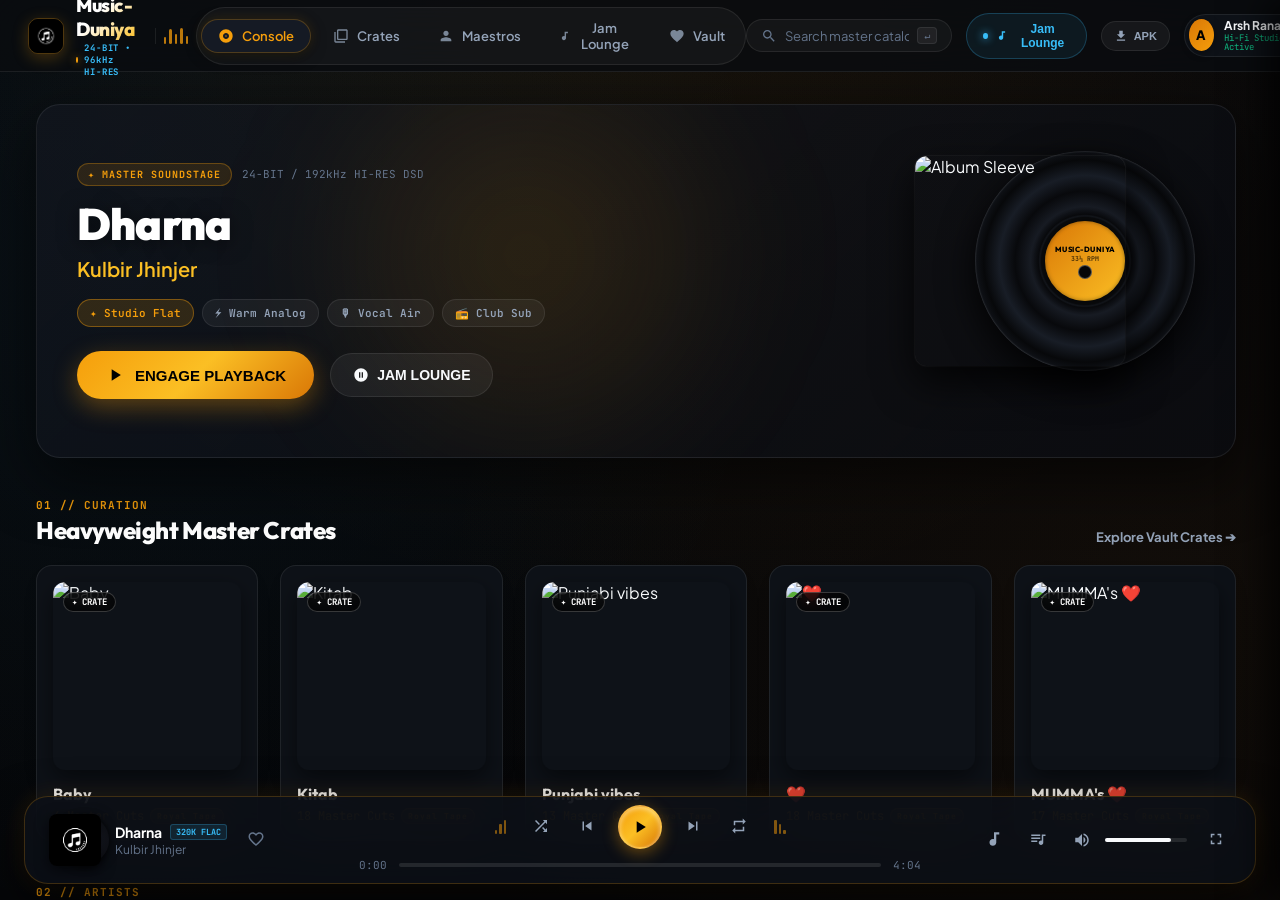
==== commit 59f2ec20: "fix: resolve all popup modals, click event bindings, and non-blocking auth flow" ====
--- a/android_app/assets/index.html
+++ b/android_app/assets/index.html
@@ -16,7 +16,7 @@
     <!-- MANDATORY USER LOGIN & GMAIL AUTH CARD -->
     <div class="auth-modal-overlay" id="auth-modal-overlay">
       <div class="auth-card" id="auth-card">
-        <button class="auth-close-btn" id="btn-close-auth" style="display:none;">✕</button>
+        <button class="auth-close-btn" id="btn-close-auth" title="Close">✕</button>
         <div class="auth-header">
           <div class="auth-emblem">
             <img src="logo.png" class="auth-logo" alt="Music-Duniya">
@@ -29,19 +29,22 @@
           <div class="auth-field">
             <label for="auth-name">Your Full Name</label>
             <div class="input-glow-box">
-              <input type="text" id="auth-name" placeholder="e.g. Arsh Rana" autocomplete="name" required>
+              <input type="text" id="auth-name" value="Arsh Rana" placeholder="e.g. Arsh Rana" autocomplete="name" required>
             </div>
           </div>
           <div class="auth-field">
             <label for="auth-email">Your Gmail Address</label>
             <div class="input-glow-box">
-              <input type="email" id="auth-email" placeholder="e.g. arshrana@gmail.com" autocomplete="email" required>
-            </div>
-          </div>
-          <div class="auth-actions">
-            <button class="btn-primary auth-submit-btn" id="btn-auth-submit">
+              <input type="email" id="auth-email" value="arshrana2468@gmail.com" placeholder="e.g. arshrana@gmail.com" autocomplete="email" required>
+            </div>
+          </div>
+          <div class="auth-actions" style="display:flex; flex-direction:column; gap:10px;">
+            <button class="btn-primary auth-submit-btn" id="btn-auth-submit" type="button">
               <svg viewBox="0 0 24 24" class="auth-btn-icon"><path fill="currentColor" d="M12 2C6.48 2 2 6.48 2 12s4.48 10 10 10 10-4.48 10-10S17.52 2 12 2zm-1 14.5v-9l6 4.5-6 4.5z"/></svg>
               <span>Authenticate &amp; Enter Studio</span>
+            </button>
+            <button class="btn-secondary auth-guest-btn" id="btn-auth-guest" type="button" style="width:100%; padding:11px; border-radius:var(--radius-capsule); font-size:13px; font-weight:700; background:rgba(255,255,255,0.06); border:1px solid var(--border-hairline); color:var(--text-platinum); cursor:pointer;">
+              Continue as Studio Guest ➔
             </button>
           </div>
           <div class="auth-footer-badge">
@@ -179,10 +182,11 @@
 
       <!-- Mobile Horizontal Deck Switcher -->
       <div class="m-deck-pills" id="m-filter-pills">
-        <button class="m-deck-chip active" data-pill="all">✦ Console</button>
-        <button class="m-deck-chip" data-pill="music">◈ Crates</button>
-        <button class="m-deck-chip" data-pill="podcasts">◉ Maestros</button>
-        <button class="m-deck-chip" data-pill="audiobooks">☊ Jam Room</button>
+        <button class="m-deck-chip active" data-pill="home">✦ Console</button>
+        <button class="m-deck-chip" data-pill="library">◈ Crates</button>
+        <button class="m-deck-chip" data-pill="artists">◉ Maestros</button>
+        <button class="m-deck-chip" data-pill="jam">☊ Jam Room</button>
+        <button class="m-deck-chip" data-pill="liked">♥ Vault</button>
       </div>
     </header>
 
@@ -198,7 +202,7 @@
           <span class="drawer-spec-tag">STUDIO QUEUE</span>
           <h3 id="drawer-title">Upcoming Tracks</h3>
         </div>
-        <button class="icon-btn" id="btn-close-drawer" title="Close Drawer">
+        <button class="icon-btn" id="btn-close-queue-drawer" title="Close Drawer">
           <svg viewBox="0 0 24 24" class="icon"><path d="M19 6.41L17.59 5 12 10.59 6.41 5 5 6.41 10.59 12 5 17.59 6.41 19 12 13.41 17.59 19 19 17.59 13.41 12z"/></svg>
         </button>
       </div>
@@ -334,7 +338,7 @@
         <div class="p-card-header">
           <div class="p-header-title-row">
             <span class="p-studio-tag">STUDIO PROFILE</span>
-            <button class="p-close-btn" id="btn-close-drawer">✕</button>
+            <button class="p-close-btn" id="btn-close-profile-drawer" title="Close Profile">✕</button>
           </div>
 
           <div class="p-avatar-circle" id="p-avatar-box">
--- a/android_app/assets/style.css
+++ b/android_app/assets/style.css
@@ -1670,6 +1670,7 @@
   background: rgba(4, 5, 8, 0.88);
   backdrop-filter: blur(30px);
   display: none;
+  pointer-events: none;
   align-items: center;
   justify-content: center;
   z-index: 1000;
@@ -1677,7 +1678,8 @@
 }
 
 .auth-modal-overlay.open {
-  display: flex;
+  display: flex !important;
+  pointer-events: auto !important;
 }
 
 .auth-card {
@@ -1695,13 +1697,22 @@
   position: absolute;
   top: 18px;
   right: 18px;
-  background: rgba(255, 255, 255, 0.06);
-  border: none;
-  color: var(--text-dim);
+  background: rgba(255, 255, 255, 0.08);
+  border: 1px solid rgba(255, 255, 255, 0.15);
+  color: var(--text-platinum);
   width: 32px;
   height: 32px;
   border-radius: 50%;
   cursor: pointer;
+  display: flex !important;
+  align-items: center;
+  justify-content: center;
+  transition: all 0.2s ease;
+}
+
+.auth-close-btn:hover {
+  background: rgba(255, 255, 255, 0.18);
+  color: #fff;
 }
 
 .auth-header {
@@ -1827,12 +1838,14 @@
   background: rgba(0, 0, 0, 0.6);
   backdrop-filter: blur(12px);
   display: none;
+  pointer-events: none;
   justify-content: flex-end;
   z-index: 500;
 }
 
 .profile-drawer-overlay.open {
-  display: flex;
+  display: flex !important;
+  pointer-events: auto !important;
 }
 
 .profile-drawer-card {
@@ -1994,6 +2007,7 @@
   background: rgba(4, 5, 8, 0.85);
   backdrop-filter: blur(24px);
   display: none;
+  pointer-events: none;
   align-items: center;
   justify-content: center;
   z-index: 600;
@@ -2002,7 +2016,8 @@
 
 .settings-modal-overlay.open,
 .jam-modal-overlay.open {
-  display: flex;
+  display: flex !important;
+  pointer-events: auto !important;
 }
 
 .settings-modal,
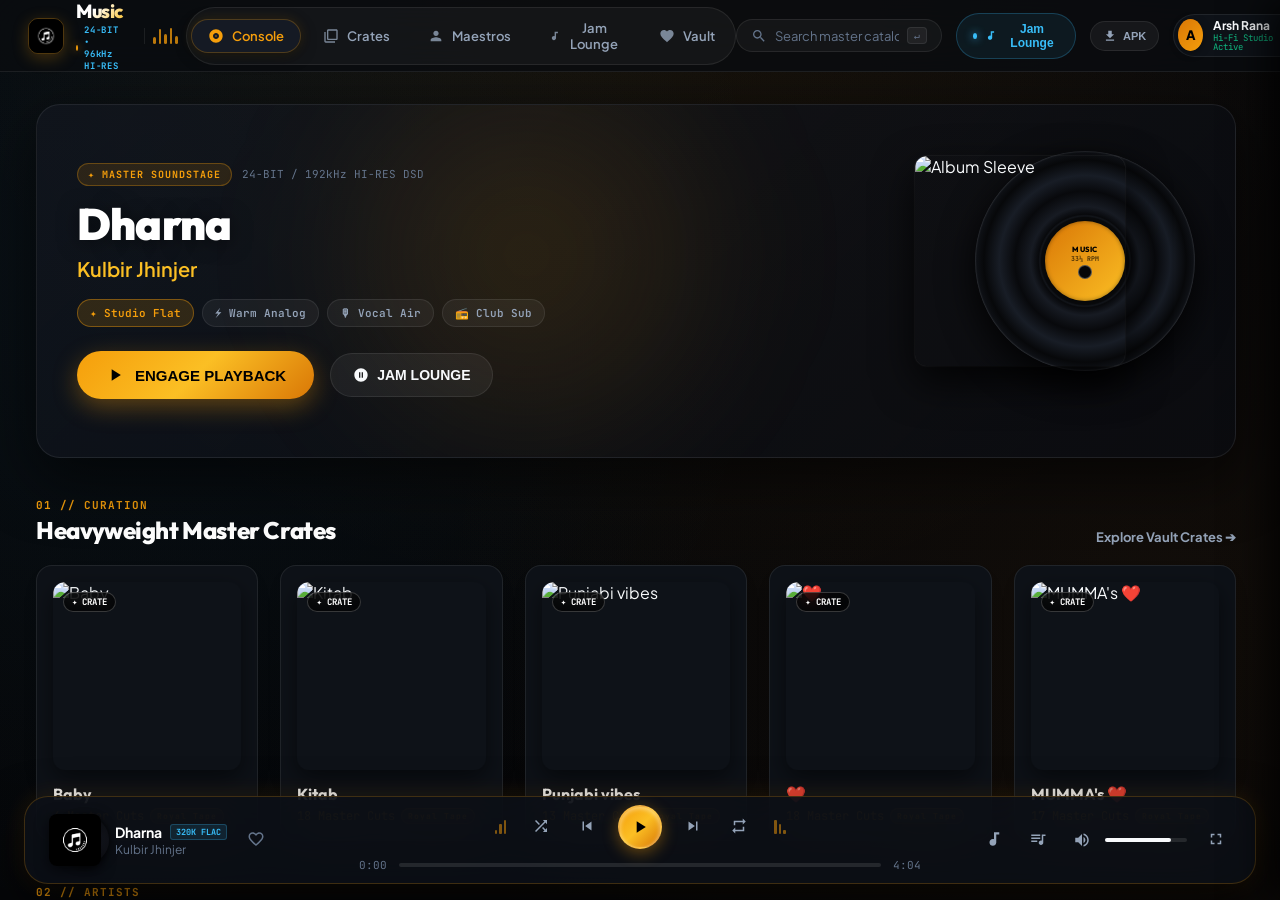
==== commit be494129: "feat: update app name to Music and build release APK (2026-11-28 13:14:24 +05:30)" ====
--- a/android_app/assets/index.html
+++ b/android_app/assets/index.html
@@ -3,7 +3,7 @@
 <head>
   <meta charset="UTF-8">
   <meta name="viewport" content="width=device-width, initial-scale=1.0, maximum-scale=1.0, user-scalable=no">
-  <title>Music-Duniya — Haute Hi-Fi Studio & Lossless Audio</title>
+  <title>Music — Haute Hi-Fi Studio & Lossless Audio</title>
   <link rel="icon" type="image/png" href="logo.png">
   <link rel="preconnect" href="https://fonts.googleapis.com">
   <link rel="preconnect" href="https://fonts.gstatic.com" crossorigin>
@@ -19,10 +19,10 @@
         <button class="auth-close-btn" id="btn-close-auth" title="Close">✕</button>
         <div class="auth-header">
           <div class="auth-emblem">
-            <img src="logo.png" class="auth-logo" alt="Music-Duniya">
+            <img src="logo.png" class="auth-logo" alt="Music">
             <span class="auth-emblem-ring"></span>
           </div>
-          <h2>Music-Duniya Studio</h2>
+          <h2>Music Studio</h2>
           <p class="auth-subtitle">Sign in with your Gmail to unlock unrestricted 24-bit Lossless Streaming &amp; Long-Distance Jam sessions</p>
         </div>
         <form class="auth-form" id="auth-form" onsubmit="return false;">
@@ -60,9 +60,9 @@
       <!-- Left: Brand Emblem & Live Telemetry -->
       <div class="studio-brand-cluster">
         <div class="studio-logo-wrap" data-action="view" data-view="home">
-          <img src="logo.png" class="brand-logo-img" alt="Music-Duniya">
+          <img src="logo.png" class="brand-logo-img" alt="Music">
           <div class="brand-text-block">
-            <div class="brand-title">Music-Duniya</div>
+            <div class="brand-title">Music</div>
             <div class="brand-spec">
               <span class="brand-live-pulse"></span>
               <span class="brand-quality-label">24-BIT • 96kHz HI-RES</span>
@@ -165,7 +165,7 @@
         <div class="m-header-brand" data-action="view" data-view="home">
           <img src="logo.png" class="brand-logo-img" alt="Logo">
           <div class="m-brand-meta">
-            <span class="m-header-title" id="m-header-title">Music-Duniya</span>
+            <span class="m-header-title" id="m-header-title">Music</span>
             <span class="m-header-subtag">24-BIT • LOSSLESS HI-FI</span>
           </div>
         </div>
@@ -225,7 +225,7 @@
             <span class="console-title" id="player-title">Select a Master Tape</span>
             <span class="lossless-pill" id="console-lossless-pill">320K FLAC</span>
           </div>
-          <div class="console-artist" id="player-artist">Music-Duniya Soundstage</div>
+          <div class="console-artist" id="player-artist">Music Soundstage</div>
         </div>
 
         <button class="like-btn" id="player-like-btn" title="Add to Vault">
@@ -351,7 +351,7 @@
 
           <div class="p-plan-badge">
             <span class="p-gold-dot"></span>
-            <span>Music-Duniya Master Studio Member</span>
+            <span>Music Master Studio Member</span>
           </div>
         </div>
 
@@ -480,7 +480,7 @@
     </div>
 
     <!-- TOAST NOTIFICATION -->
-    <div id="toast" class="toast">Music-Duniya Telemetry</div>
+    <div id="toast" class="toast">Music Telemetry</div>
 
     <!-- GRAND FULLSCREEN TURNTABLE STAGE MODAL -->
     <div id="fullscreen-overlay" class="fullscreen-overlay">
@@ -501,7 +501,7 @@
         <div class="fs-meta-deck">
           <span class="fs-badge">24-BIT • 96kHz LOSSLESS MASTER</span>
           <h1 class="fs-title" id="fs-title">Select a Track</h1>
-          <h2 class="fs-artist" id="fs-artist">Music-Duniya Master Studio</h2>
+          <h2 class="fs-artist" id="fs-artist">Music Master Studio</h2>
         </div>
       </div>
     </div>
